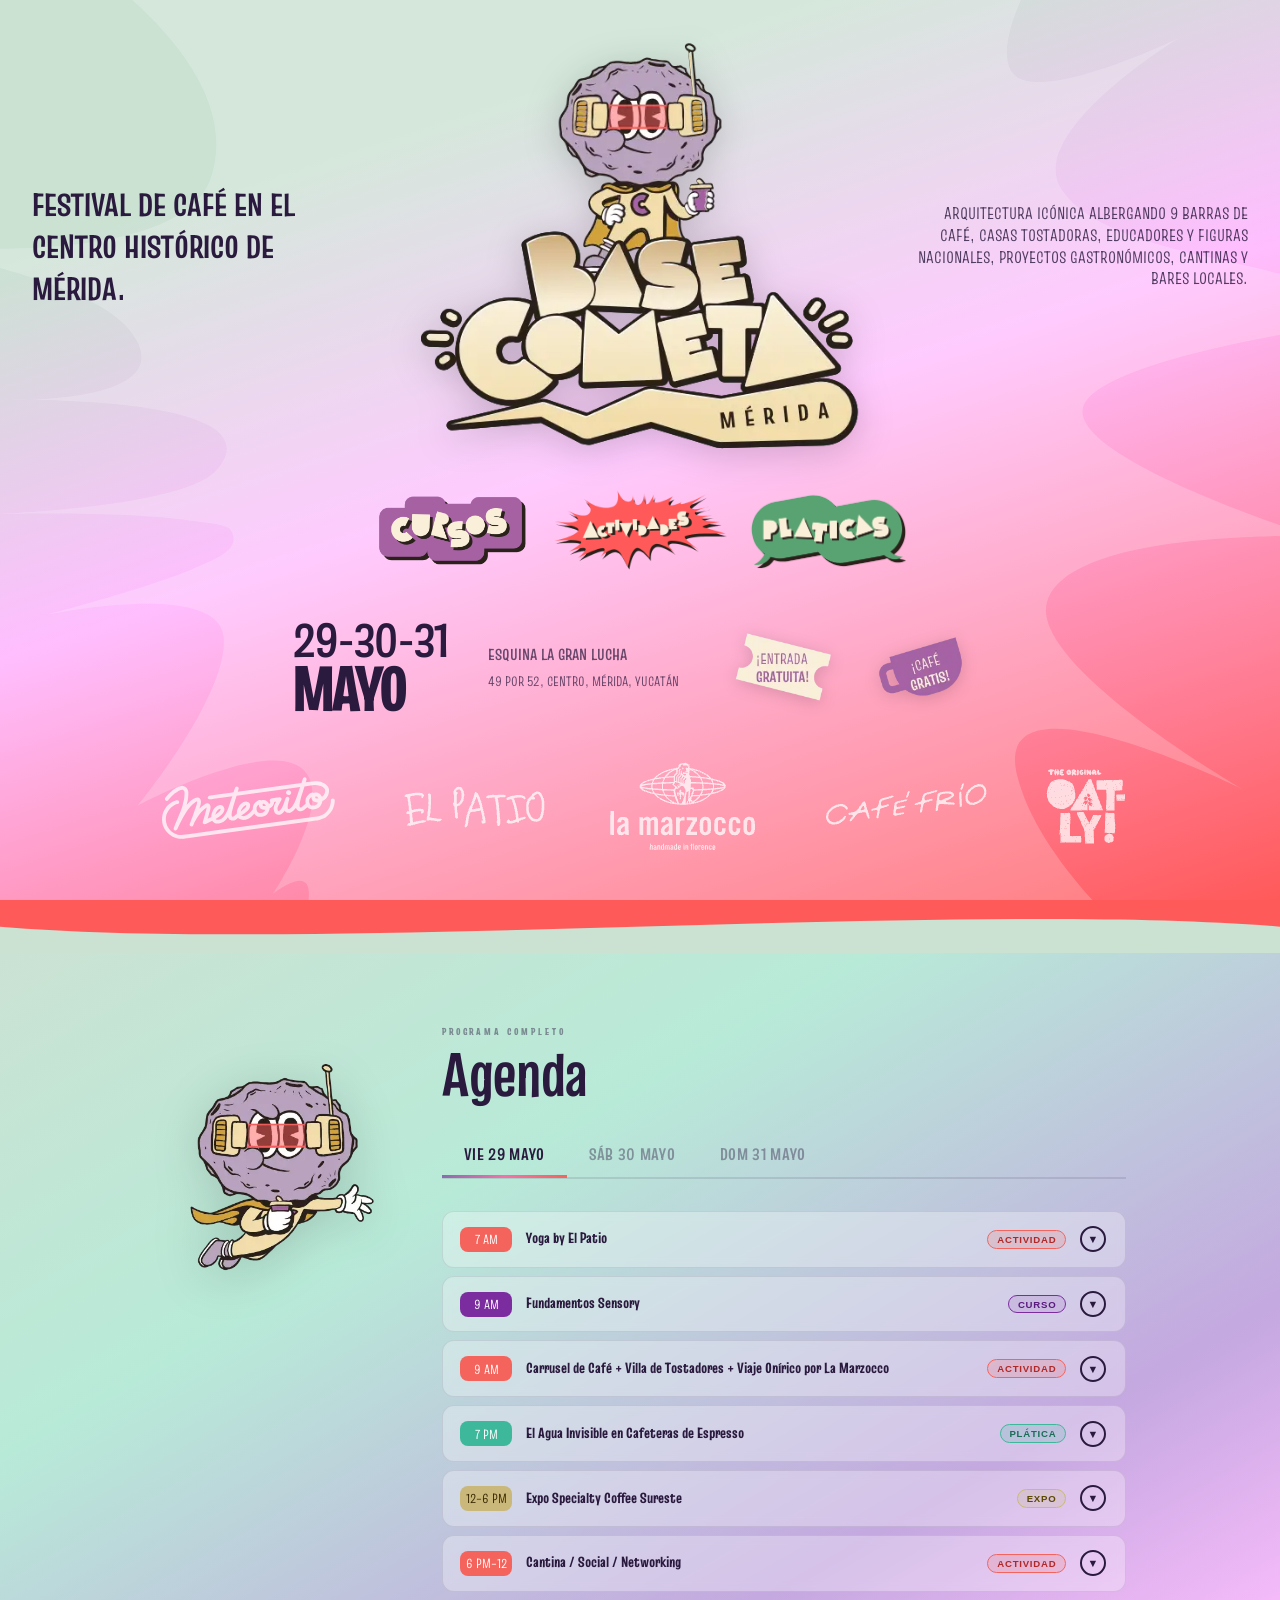
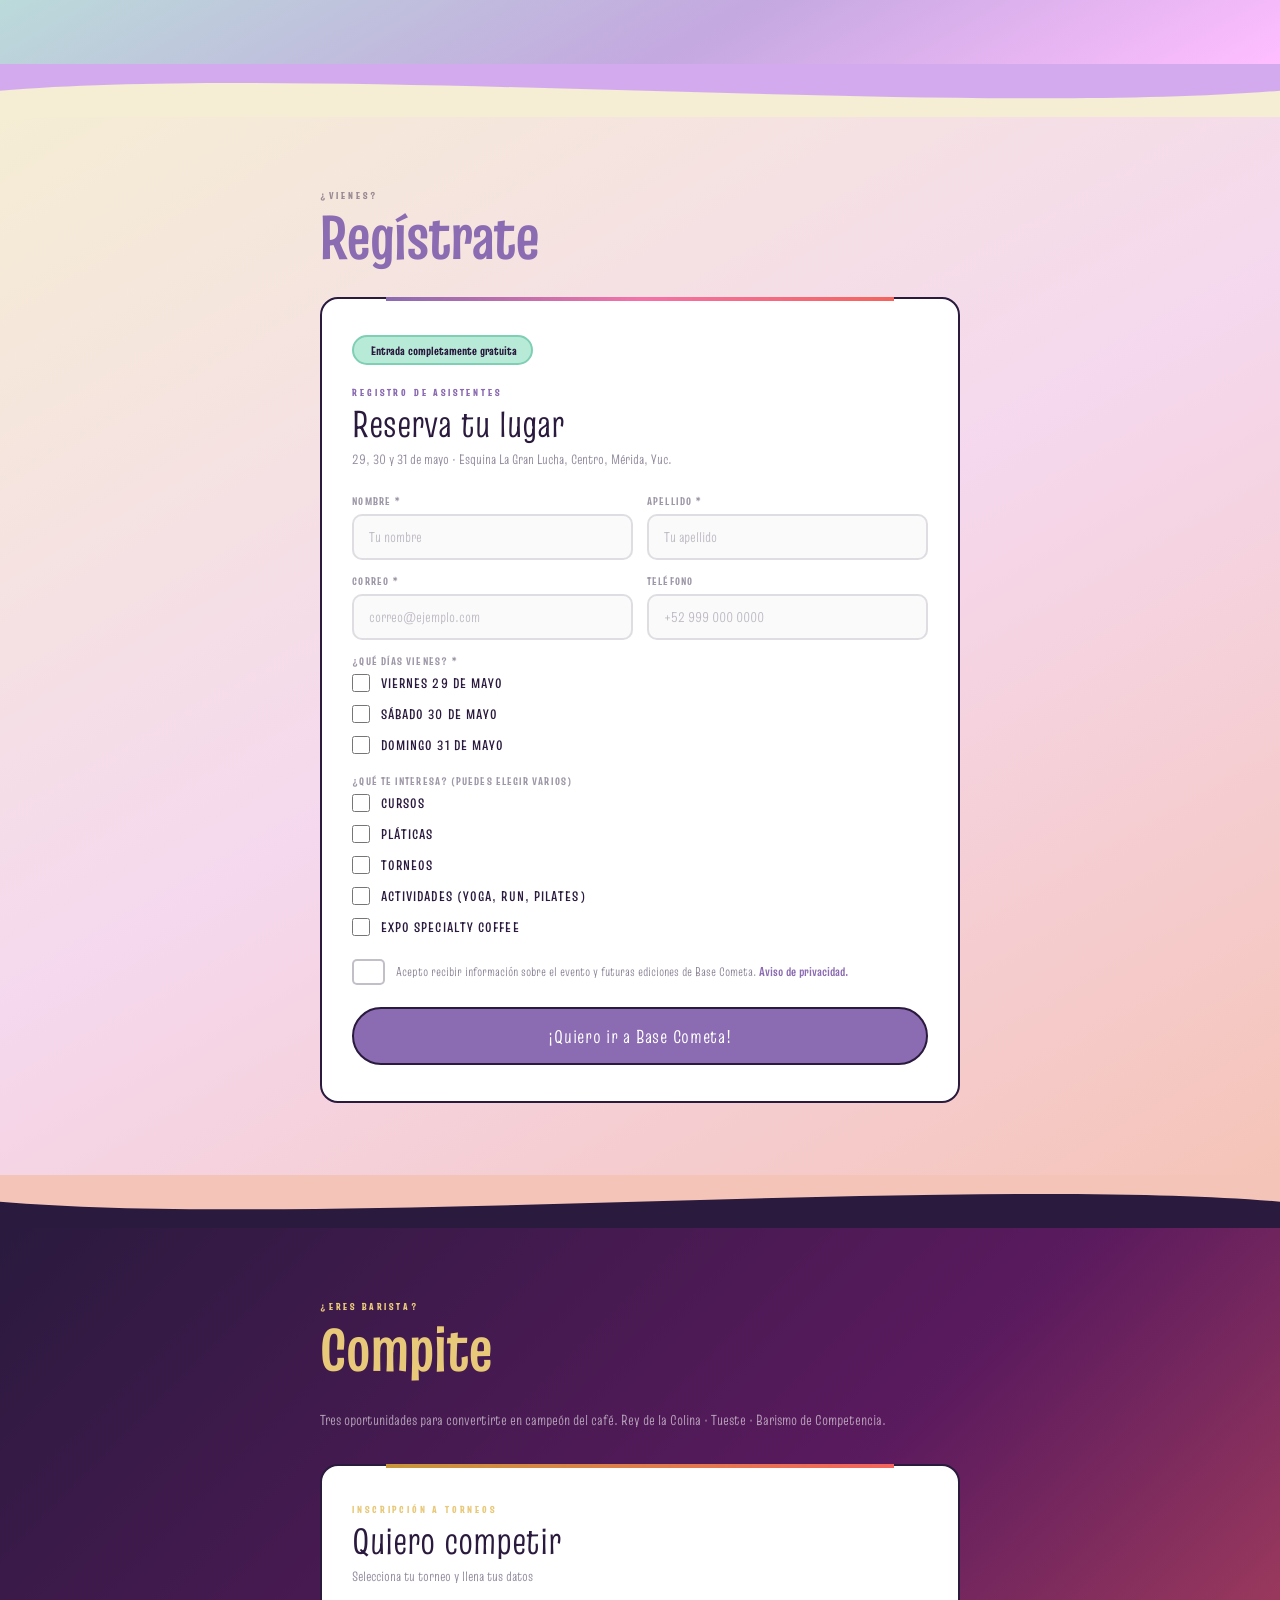
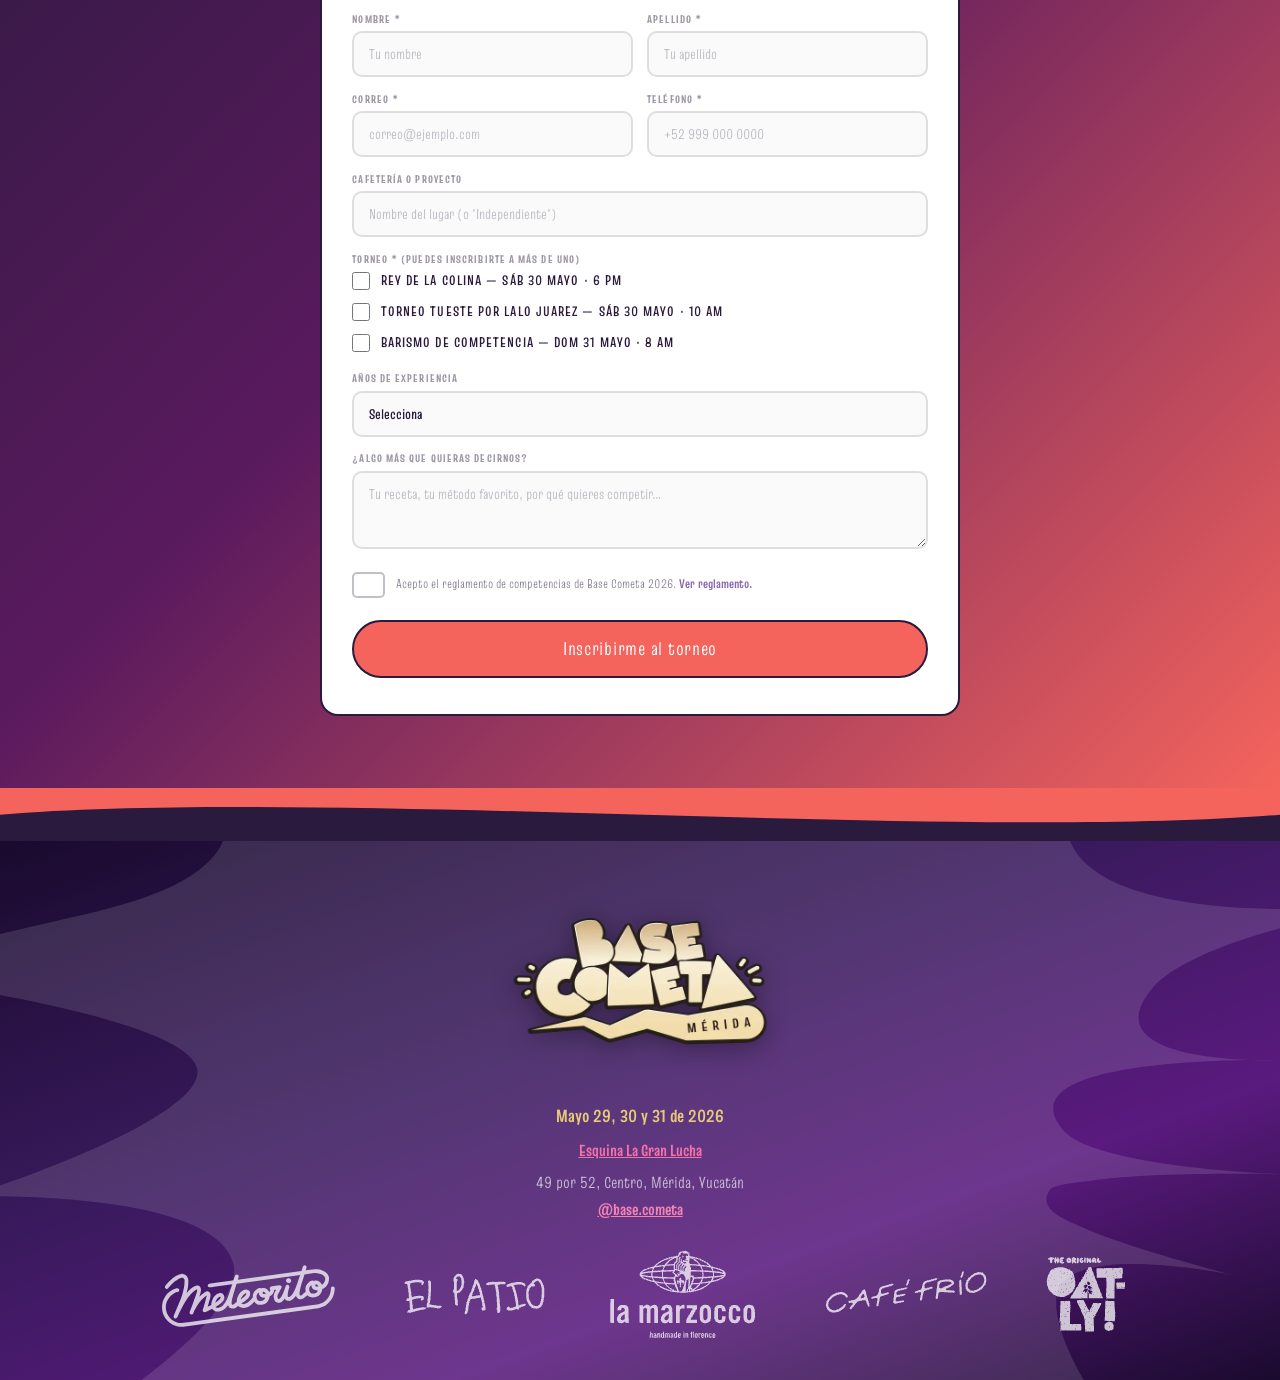
==== index.html @ 53e25d9d "Update index.html" ====
<!DOCTYPE html>
<html lang="es">
<head>
<meta charset="UTF-8">
<meta name="viewport" content="width=device-width, initial-scale=1.0">
<title>Base Cometa Mérida — 29·30·31 Mayo</title>
<link href="https://fonts.googleapis.com/css2?family=Lilita+One&family=Truculenta:wght@400;600;700;800;900&family=Truculenta:opsz,wght@12..72,100..900&display=swap" rel="stylesheet">
<style>
*, *::before, *::after { box-sizing: border-box; margin: 0; padding: 0; }
:root {
--purple: #8B6BB1;
--purple-lt:#C4A8E0;
--pink: #F472A8;
--coral: #F4645C;
--gold: #C8973A;
--gold-lt: #E8C97A;
--mint: #7ECFB3;
--mint-lt: #B8EAD8;
--cream: #F5EDD4;
--dark: #2A1A3E;
--white: #FFFAF4;
}
html { scroll-behavior: smooth; }
body { background: var(--cream); color: var(--dark); font-family: 'Truculenta', sans-serif; overflow-x: hidden; }

.blob { position: absolute; border-radius: 60% 40% 55% 45% / 45% 55% 40% 60%; opacity: 0.18; pointer-events: none; }

/* ── HERO ── */
.hero {
  position: relative;
  background-image: linear-gradient(162deg, #cbe2d3 0%, #cbe2d3 20%, #ffbeff 50%, #ff5a5a 100%);
  min-height: 100vh;
  display: flex; flex-direction: column; align-items: center; justify-content: space-between;
  text-align: center; padding: 2rem 2rem 2.5rem; overflow: hidden; gap: 0;
}

/* fondo SVG cubre todo, 20% opacidad */
.hero-fondo {
  position: absolute; inset: -15%; z-index: 0;
  display: flex; align-items: center; justify-content: center;
  pointer-events: none; opacity: 0.2;
}
.hero-fondo svg { width: 100%; height: 100%; transform: scaleX(-1); fill: white; }

/* top 3-column row: tagline | mascot | tagline */
.hero-top {
  position: relative; z-index: 2;
  display: grid;
  grid-template-columns: 1fr auto 1fr;
  align-items: center;
  gap: 1rem;
  width: 100%; max-width: 1400px;
}
.hero-tagline {
  font-family: 'Truculenta', sans-serif;
  font-size: clamp(0.75rem, 2.5vw, 2.2rem);
  font-weight: 700;
  line-height: 1.3;
  text-transform: uppercase;
  color: var(--dark);
}
.hero-tagline strong {
  display: block;
  font-weight: 900;
}
.hero-tagline.left  { text-align: left; color: var(--dark); }
.hero-tagline.right {
  text-align: right;
  font-size: clamp(0.6rem, 1.3vw, 6.9rem);
  font-weight: 400;
  opacity: 0.8;
}

/* mascota: fija, sin animación, grande */
.mascot-wrap {
  width: clamp(220px, 42vw, 520px);
  flex-shrink: 0;
}
.mascot-wrap img { width: 100%; height: auto; display: block; filter: drop-shadow(0 6px 18px rgba(0,0,0,0.18)); }

/* pills clases/actividades/torneos con float */
.cat-pills {
  position: relative; z-index: 2;
  display: flex; gap: clamp(0.75rem, 3vw, 2rem);
  justify-content: center; align-items: center;
  flex-wrap: nowrap;
  margin: 1rem 0;
  gap:1rem;
}
.cat-pills img {
  height: clamp(55px, 7vw, 110px);
  width: auto;
  animation: floatPill 3s ease-in-out infinite;
}
.cat-pills img:nth-child(2) { animation-delay: 0.8s; }
.cat-pills img:nth-child(3) { animation-delay: 0.4s; }
@keyframes floatPill { 0%,100%{transform:translateY(0);} 50%{transform:translateY(-8px);} }

/* bottom info block */
.hero-bottom {
  position: relative; z-index: 2;
  display: flex;
  align-items: center;
  justify-content: center;
  gap: 2.5rem;
  width: 100%;
  margin-top: 0.75rem;
  padding: 0.5rem 0;
}

.hero-date { text-align: left; line-height: 1; }
.date-nums {
  display: block;
  font-family: 'Truculenta', sans-serif;
  font-size: clamp(1.8rem, 4vw, 3rem);
  font-weight: 700;
  color: var(--dark);
  letter-spacing: -0.02em;
}
.date-month {
  display: block;
  font-family: 'Truculenta', sans-serif;
  font-size: clamp(2.5rem, 8vw, 4rem);
  font-weight: 900;
  color: var(--dark);
  line-height: 0.88;
  letter-spacing: -0.03em;
  margin-top: -0.05em;
}

.hero-location {
  text-align: left;
  font-size: clamp(0.55rem, 1.4vw, 0.85rem);
  font-weight: 400;
  line-height: 1.55;
  text-transform: uppercase;
  color: var(--dark);
  opacity: 0.7;
}
.hero-location .loc-main {
  font-size: clamp(0.65rem, 1.6vw, 1rem);
  font-weight: 600;
  opacity: 1;
  display: block; margin-bottom: 0.25rem;
}
.hero-location .loc-addr { font-weight: 400; }

/* badges entrada/café: lado a lado */
.hero-badges-img {
  display: flex; flex-direction: row; gap: 0.75rem; align-items: center;
}
.hero-badges-img img {
  width: clamp(110px, 10vw, 180px); height: auto;
  filter: drop-shadow(0 3px 8px rgba(0,0,0,0.15));
  transition: transform 0.2s;
}
.hero-badges-img img:hover { transform: scale(1.06) rotate(-3deg); }

/* badge footer */
.badge-bottom {
  position: relative; z-index: 2;
  font-size: clamp(1rem, 2vw, 3rem);
  font-weight: 300;
  letter-spacing: 0.2em; text-transform: uppercase;
  color: #f9efd8;
  text-shadow: 1px 1px 0 var(--dark);
  margin-top: 1.25rem;
}

.cp { display: none; }

/* logos patrocinadores */
.sponsor-logos {
  position: relative; z-index: 2;
  display: flex; align-items: center; justify-content: center;
  gap: clamp(1rem, 3vw, 2.5rem);
  flex-wrap: wrap;
  margin-top: 1.25rem;
}
.sponsor-logos img {
  height: auto;
  width: auto;
  max-height: 100%;
  filter: brightness(0) invert(1);
  opacity: 0.75;
  transition: opacity 0.2s;
}
.sponsor-logos img:hover { opacity: 1; }

/* responsive */
@media (max-width: 700px) {
  .hero { padding: 1rem 1rem 1.25rem; }
  .hero-top { grid-template-columns: 1fr; }
  .hero-tagline { display: none; }
  .mascot-wrap { width: 100%; margin: 0 auto; }
  .cat-pills { margin: 0.4rem 0; gap: 0; }
  .cat-pills img { height: clamp(44px, 18vw, 70px); margin: 0 -0.5rem; }
  .hero-bottom { display: grid; grid-template-columns: auto auto; align-items: center; gap: 0.5rem 1.5rem; justify-content: center; text-align: left; width: 100%; padding: 0.5rem 0; margin-top: 0.25rem; }
  .hero-badges-img { grid-column: 1/-1; justify-content: center; }
  .date-nums { font-size: clamp(1.4rem, 8vw, 2rem); color: var(--dark); text-shadow: none; font-weight: 700; text-align: right; }
  .date-month { font-size: clamp(2rem, 11vw, 3rem); color: var(--dark); text-shadow: none; font-weight: 900; text-align: right; }
  .hero-location { font-size: clamp(0.55rem, 2.8vw, 0.8rem); font-weight: 400; color: var(--dark); text-shadow: none; opacity: 0.7; }
  .hero-location .loc-main { font-size: clamp(0.65rem, 3.2vw, 0.9rem); font-weight: 600; margin-bottom: 0.25rem; }
  .sponsor-logos { gap: 0; margin-top: 0.6rem; flex-wrap: nowrap; justify-content: space-between; width: 100%; }
  .sponsor-logos img { height: clamp(28px, 7vw, 40px); width: auto; max-width: 22%; }
}

/* pantallas con altura reducida (laptops 13") */
@media (max-height: 820px) and (min-width: 701px) {
  .hero { padding: 1rem 2rem 1.25rem; }
  .mascot-wrap { width: clamp(200px, 34vw, 420px); }
  .cat-pills img { height: clamp(50px, 6.5vw, 95px); }
  .cat-pills { margin: 0.3rem 0; }
  .date-nums { font-size: clamp(1rem, 2.2vw, 1.8rem); }
  .date-month { font-size: clamp(1.4rem, 3.5vw, 2.4rem); }
  .hero-bottom { margin-top: 0.25rem; padding: 0.25rem 0; }
  .sponsor-logos { margin-top: 0.5rem; }
  .sponsor-logos img { height: clamp(24px, 3vw, 44px); }
}

/* WAVE */
.wave { display: block; width: 100%; line-height: 0; }

/* SECTIONS */
.sw { position: relative; overflow: hidden; padding: 4.5rem 2rem; }
.si { max-width: 1400px; margin: 0 auto; }
.sk { font-weight: 900; font-size: 0.62rem; letter-spacing: 0.3em; text-transform: uppercase; opacity: 0.45; margin-bottom: 0.4rem; }
.st { font-family: 'Truculenta', sans-serif; font-size: clamp(2.4rem, 6vw, 3.8rem); line-height: 1; margin-bottom: 1.75rem; }

/* ABOUT */
.wave-desktop { display: block; }
@media (max-width: 700px) { .wave-desktop { display: none; } }
.sw-about { background: linear-gradient(315deg, #2A1A3E 0%, #5A1A5E 45%, #F4645C 100%); color: white; display: none; }
.wave-about { display: none; }
@media (max-width: 700px) { .sw-about { display: block; } .wave-about { display: block; } }
.sw-about .bba { width: 280px; height: 280px; background: var(--pink); bottom: -90px; right: -50px; opacity: 0.22; }
.ag { display: grid; grid-template-columns: 1fr 1fr; gap: 2.5rem; align-items: center; }
.ag .st { color: var(--gold-lt); }
.ag p { font-size: 0.97rem; line-height: 1.75; opacity: 0.88; }
.ag p+p { margin-top: 0.75rem; }
.atags { display: flex; flex-wrap: wrap; gap: 0.5rem; margin-top: 1.25rem; }
.atag { background: rgba(255,255,255,0.14); border: 1.5px solid rgba(255,255,255,0.28); border-radius: 100px; padding: 0.28rem 0.85rem; font-size: 0.76rem; font-weight: 700; }
.mascot-col { display: flex; justify-content: center; }

/* AGENDA */
.sw-agenda { background: linear-gradient(150deg, #cbe2d3 0%, #B8EAD8 35%, #C4A8E0 75%, #ffbeff 100%); }
@media (min-width: 701px) { .sw-agenda .si { max-width: 80%; } }
@keyframes float { 0%,100%{transform:translateY(0);} 50%{transform:translateY(-14px);} }
.agenda-layout { display: grid; grid-template-columns: 240px 1fr; gap: 3rem; align-items: start; }
.agenda-mascot { display: flex; justify-content: center; position: sticky; top: 2rem; }
.agenda-mascot img { width: 100%; max-width: 264px; height: auto; filter: drop-shadow(0 8px 24px rgba(0,0,0,0.15)); animation: float 3.5s ease-in-out infinite; }
@media (max-width: 700px) {
  .agenda-layout { grid-template-columns: 1fr; gap: 0; }
  .agenda-mascot { margin-bottom: 1.25rem; }
  .agenda-mascot img { max-width: 168px; }
}
.day-tabs { display: flex; gap: 0; margin-bottom: 2rem; flex-wrap: wrap; border-bottom: 2px solid rgba(42,26,62,0.12); }
.dtab {
  font-family: 'Truculenta', sans-serif; font-size: 1.05rem; font-weight: 700;
  padding: 0.5rem 1.4rem 0.65rem; border-radius: 0;
  border: none; border-bottom: 3px solid transparent; margin-bottom: -2px;
  cursor: pointer; background: none; color: var(--dark);
  opacity: 0.4; letter-spacing: 0.02em; text-transform: uppercase;
  transition: opacity 0.18s, border-color 0.18s; position: relative;
}
.dtab.active { opacity: 1; border-bottom-color: transparent; }
.dtab.active::after {
  content: ''; position: absolute; bottom: -2px; left: 0; right: 0; height: 3px;
  background: linear-gradient(90deg, var(--purple), var(--pink), var(--coral));
}
.dtab:hover:not(.active) { opacity: 0.7; }

.dpanel { display: none; }
.dpanel.active { display: block; }
.acc-list { display: flex; flex-direction: column; gap: 0.5rem; }

.ai { background: rgba(255,255,255,0.3); border: 1.5px solid rgba(42,26,62,0.1); border-radius: 12px; overflow: hidden; backdrop-filter: blur(4px); }
.atrig {
width: 100%; background: none; border: none; cursor: pointer;
padding: 0.9rem 1.1rem;
display: grid; grid-template-columns: 52px 1fr auto 28px;
align-items: center; gap: 0.85rem; text-align: left;
transition: background 0.15s;
}
.atrig:hover { background: rgba(0,0,0,0.025); }
.tbadge {
font-family: 'Truculenta', sans-serif; font-size: 0.82rem;
background: #9B9B9B; color: white;
border-radius: 8px; padding: 0.22rem 0.35rem;
text-align: center; border: none; white-space: nowrap;
}
.tbadge.ta { background: #F4645C; }
.tbadge.tc { background: #7B2DA0; }
.tbadge.tp { background: #3DB89A; }
.tbadge.tt { background: #C8973A; }
.tbadge.te { background: #C9B87A; color: #3a2800; }
.aname { font-weight: 800; font-size: 0.92rem; font-family: 'Truculenta', sans-serif; color: var(--dark); line-height: 1.2; }
.chip {
font-size: 0.6rem; font-weight: 800; letter-spacing: 0.08em; text-transform: uppercase;
padding: 0.18rem 0.55rem; border-radius: 100px; white-space: nowrap;
}
.ch-a { background: rgba(244,100,92,0.18); border: 1.5px solid #F4645C; color: #b02828; }
.ch-c { background: rgba(123,45,160,0.12); border: 1.5px solid #7B2DA0; color: #5a1a7e; }
.ch-p { background: rgba(61,184,154,0.18); border: 1.5px solid #3DB89A; color: #1a6e58; }
.ch-t { background: rgba(200,151,58,0.18); border: 1.5px solid #C8973A; color: #7a4a00; }
.ch-e { background: rgba(201,184,122,0.2); border: 1.5px solid #C9B87A; color: #5a4800; }

.achev {
width: 26px; height: 26px; border: 2px solid var(--dark); border-radius: 50%;
display: flex; align-items: center; justify-content: center;
font-size: 0.68rem; color: var(--dark);
transition: transform 0.28s;
flex-shrink: 0;
}
.atrig.open .achev { transform: rotate(180deg); background: var(--dark); color: white; }

.abody { display: grid; grid-template-rows: 0fr; transition: grid-template-rows 0.34s cubic-bezier(0.4,0,0.2,1); }
.abody.open { grid-template-rows: 1fr; }
.ainner { overflow: hidden; }
.adcontent { padding: 0.7rem 1.1rem 1.1rem; border-top: 1.5px dashed rgba(0,0,0,0.08); }
.adcontent p { font-family: 'Truculenta', sans-serif; font-size: 0.86rem; line-height: 1.65; color: rgba(42,26,62,0.68); }
.adcontent p+p { margin-top: 0.5rem; }
.ainst { display: inline-flex; align-items: center; gap: 0.35rem; margin-top: 0.55rem; font-size: 0.76rem; font-weight: 800; color: var(--purple); }
.ainst::before { content:''; }

/* ── CARDS GRID (día 29) ── */
.day-cards { display: grid; grid-template-columns: repeat(auto-fill, minmax(190px, 1fr)); gap: 1rem; }
.dcard { background: white; border: 2px solid var(--dark); border-radius: 16px; box-shadow: 4px 4px 0 var(--dark); padding: 1rem 1.1rem; display: flex; flex-direction: column; gap: 0.4rem; }
.dc-time { font-size: 0.68rem; font-weight: 900; letter-spacing: 0.1em; text-transform: uppercase; opacity: 0.45; }
.dc-name { font-weight: 800; font-size: 0.95rem; line-height: 1.25; color: var(--dark); }
.dc-inst { font-size: 0.72rem; font-weight: 600; opacity: 0.5; margin-top: auto; padding-top: 0.35rem; }

/* ── TIMELINE (día 30) ── */
.day-timeline { display: flex; flex-direction: column; position: relative; padding-left: 5.5rem; }
.day-timeline::before { content:''; position: absolute; left: 4.6rem; top: 0.8rem; bottom: 0.8rem; width: 2px; background: var(--dark); opacity: 0.12; }
.dtl-item { display: flex; align-items: flex-start; gap: 1rem; padding: 0.55rem 0; position: relative; }
.dtl-time { position: absolute; left: -5.2rem; width: 4rem; text-align: right; font-size: 0.65rem; font-weight: 900; letter-spacing: 0.05em; text-transform: uppercase; opacity: 0.5; top: 0.65rem; }
.dtl-dot { width: 13px; height: 13px; border-radius: 50%; border: 2px solid var(--dark); flex-shrink: 0; margin-top: 0.28rem; position: relative; left: -0.75rem; }
.dtl-dot.ta { background: var(--coral); }
.dtl-dot.tp { background: var(--purple); }
.dtl-dot.tm { background: var(--mint); }
.dtl-dot.tc { background: var(--coral); }
.dtl-dot.tg { background: var(--gold); }
.dtl-name { font-weight: 800; font-size: 0.9rem; line-height: 1.2; color: var(--dark); }
.dtl-inst { font-size: 0.7rem; font-weight: 600; opacity: 0.5; margin-top: 0.1rem; }

/* ── TABLE / PÓSTER (día 31) ── */
.day-table { display: flex; flex-direction: column; gap: 0.3rem; }
.dt-row { display: grid; grid-template-columns: 5.5rem 1fr; align-items: center; gap: 1rem; }
.dt-hour { font-size: 0.65rem; font-weight: 900; letter-spacing: 0.08em; text-transform: uppercase; opacity: 0.45; text-align: right; }
.dt-event { background: white; border: 2px solid var(--dark); border-radius: 10px; padding: 0.5rem 0.85rem; font-weight: 800; font-size: 0.88rem; display: flex; justify-content: space-between; align-items: center; gap: 0.5rem; }
.dt-event.tc { border-left: 5px solid var(--coral); }
.dt-event.tp { border-left: 5px solid var(--purple); }
.dt-event.tm { border-left: 5px solid var(--mint); }
.dt-event.tg { border-left: 5px solid var(--gold); }
.dt-tag { font-size: 0.58rem; font-weight: 800; letter-spacing: 0.08em; text-transform: uppercase; opacity: 0.45; white-space: nowrap; }

/* FORMS */
.sw-form { background: linear-gradient(150deg, #F5EDD4 0%, #f5d8ee 50%, #f5c4b8 100%); }
.sw-comp { background: linear-gradient(135deg, #2A1A3E 0%, #5A1A5E 45%, #F4645C 100%); color: white; }

.fcard {
background: white; border: 2.5px solid var(--dark); border-radius: 18px;
padding: 2.25rem 1.9rem; position: relative;
}
.fcard::before {
content: ''; position: absolute; top: -2px; left: 10%; right: 10%; height: 4px;
background: linear-gradient(90deg, var(--purple), var(--pink), var(--coral));
}
.sw-comp .fcard::before { background: linear-gradient(90deg, var(--gold), var(--coral)); }

.fkicker { font-size: 0.63rem; font-weight: 900; letter-spacing: 0.28em; text-transform: uppercase; color: var(--purple); margin-bottom: 0.3rem; }
.sw-comp .fkicker { color: var(--gold-lt); }
.ftitle { font-family: 'Truculenta', sans-serif; font-size: clamp(1.7rem, 4vw, 2.3rem); color: var(--dark); margin-bottom: 0.35rem; line-height: 1.1; }
.fsub { font-size: 0.85rem; color: rgba(42,26,62,0.5); margin-bottom: 1.5rem; line-height: 1.5; }
.free-badge {
display: inline-flex; align-items: center; gap: 0.35rem;
background: var(--mint-lt); border: 2px solid var(--mint); border-radius: 100px;
padding: 0.28rem 0.85rem; font-weight: 800; font-size: 0.75rem; color: var(--dark);
margin-bottom: 1.25rem;
}

.fg { display: grid; grid-template-columns: 1fr 1fr; gap: 0.9rem; }
.fg .full { grid-column: 1/-1; }

label { display: block; font-size: 0.68rem; font-weight: 800; letter-spacing: 0.1em; text-transform: uppercase; color: rgba(42,26,62,0.45); margin-bottom: 0.3rem; }
input, select, textarea {
width: 100%; background: #FAFAFA; border: 2px solid rgba(42,26,62,0.13); border-radius: 10px;
padding: 0.68rem 0.9rem; font-family: 'Truculenta', sans-serif; font-size: 0.88rem; font-weight: 600;
color: var(--dark); transition: border-color 0.2s, box-shadow 0.2s; outline: none; appearance: none;
}
input::placeholder, textarea::placeholder { color: rgba(42,26,62,0.28); font-weight: 400; }
input:focus, select:focus, textarea:focus { border-color: var(--purple); box-shadow: 0 0 0 3px rgba(139,107,177,0.13); }
select option { background: white; }
textarea { resize: vertical; min-height: 78px; }

.cbrow { display: flex; align-items: center; gap: 0.7rem; margin-top: 0.2rem; }
.cbrow input[type=checkbox] {
  width: 20px; height: 20px; flex-shrink: 0;
  appearance: none; -webkit-appearance: none;
  border: 2px solid rgba(42,26,62,0.28); border-radius: 5px;
  background: white; cursor: pointer; position: relative;
  transition: background 0.15s, border-color 0.15s;
}
.cbrow input[type=checkbox]:checked { background: var(--purple); border-color: var(--purple); }
.cbrow input[type=checkbox]:checked::after {
  content: '✓'; position: absolute; top: 50%; left: 50%;
  transform: translate(-50%, -50%);
  color: white; font-size: 13px; font-weight: 900; line-height: 1;
}
.cbrow p { font-size: 0.78rem; color: rgba(42,26,62,0.52); line-height: 1.5; }
.cbrow p a { color: var(--purple); font-weight: 700; text-decoration: none; }
.cb-group { display: flex; flex-direction: column; gap: 0.45rem; margin-top: 0.3rem; }
.cb-option { display: flex; align-items: center; gap: 0.65rem; cursor: pointer; }
.cb-option input[type=checkbox] { width: 18px; height: 18px; flex-shrink: 0; accent-color: var(--purple); cursor: pointer; appearance: auto; }
.cb-option span { font-family: 'Truculenta', sans-serif; font-size: 0.86rem; font-weight: 600; color: var(--dark); }

.bsub {
display: block; width: 100%; margin-top: 1.4rem; padding: 0.9rem 1.25rem;
background: var(--purple); color: white;
font-family: 'Truculenta', sans-serif; font-size: 1.15rem; letter-spacing: 0.04em;
border: 2.5px solid var(--dark); border-radius: 100px;
cursor: pointer; transition: opacity 0.14s;
}
.bsub:hover { opacity: 0.88; }
.bsub:active { opacity: 0.75; }
.bsub.bc { background: var(--coral); }
.smsg { display: none; margin-top: 1rem; padding: 0.9rem 1.1rem; background: var(--mint-lt); border: 2px solid var(--mint); border-radius: 10px; font-weight: 700; font-size: 0.88rem; color: var(--dark); text-align: center; }

/* FOOTER */
footer { background: linear-gradient(160deg, #1A0A2E 0%, #3A1A5E 40%, #5A1A7E 70%, #1A0A2E 100%); color: white; text-align: center; padding: 3rem 1.5rem 2rem; position: relative; overflow: hidden; }
footer .bf1 { width: 240px; height: 240px; background: var(--purple); top: -80px; left: -60px; opacity: 0.3; }
footer .bf2 { width: 190px; height: 190px; background: var(--pink); bottom: -55px; right: -40px; opacity: 0.2; }
footer a { color: var(--pink); text-decoration: underline; font-weight: 700; }
footer a:hover { color: var(--gold-lt); }
.flogo { font-family: 'Lilita One', cursive; font-size: 3rem; color: var(--gold-lt); -webkit-text-stroke: 2px var(--gold); text-shadow: 3px 3px 0 rgba(0,0,0,0.25); line-height: 1; position: relative; z-index: 1; }
.fsub2 { font-family: 'Truculenta', sans-serif; font-size: 1rem; letter-spacing: 0.3em; color: rgba(255,255,255,0.4); margin-top: 0.25rem; position: relative; z-index: 1; }
.finfo { margin-top: 1.5rem; font-size: 1rem; line-height: 2; color: rgba(255,255,255,0.65); position: relative; z-index: 1; }
.finfo strong { color: var(--gold-lt); font-size: 1.1rem; }
.fhandle { margin-top: 1.2rem; font-family: 'Truculenta', sans-serif; font-size: 1.6rem; color: var(--pink); position: relative; z-index: 1; }
.fby { margin-top: 1.5rem; font-size: 0.75rem; letter-spacing: 0.25em; text-transform: uppercase; color: rgba(255,255,255,0.3); position: relative; z-index: 1; }

/* ANIM */
@keyframes popIn { from{opacity:0;transform:scale(0.86) translateY(10px);} to{opacity:1;transform:scale(1) translateY(0);} }

/* RESPONSIVE */
@media (max-width: 640px) {
.ag { grid-template-columns: 1fr; }
.mascot-col { display: none; }
.fg { grid-template-columns: 1fr; }
.fg .full { grid-column: 1; }
.atrig { grid-template-columns: 46px 1fr auto 26px; }
.chip { font-size: 0.5rem; padding: 0.1rem 0.38rem; border-radius: 100px; white-space: nowrap; border-width: 1px; }
.ch-a { background: rgba(244,100,92,0.22); border-color: #F4645C; color: #b02828; }
.ch-c { background: rgba(123,45,160,0.16); border-color: #7B2DA0; color: #5a1a7e; }
.ch-p { background: rgba(61,184,154,0.22); border-color: #3DB89A; color: #1a6e58; }
.ch-t { background: rgba(200,151,58,0.22); border-color: #C8973A; color: #7a4a00; }
.ch-e { background: rgba(201,184,122,0.28); border-color: #C9B87A; color: #5a4800; }
.fcard { padding: 1.6rem 1.1rem; }
}
</style>
</head>
<body>

<!-- ══ HERO ══ -->
<section class="hero">

  <!-- fondo SVG extendido, 20% opacidad, girado -->
  <div class="hero-fondo">
    <svg version="1.2" xmlns="http://www.w3.org/2000/svg" viewBox="0 0 612 792" preserveAspectRatio="xMidYMid slice">
      <path fill-rule="evenodd" d="m523.43 456.46c0 0-61.87-12.82-64.27 8.03-2.39 20.79 31.6 62.29 31.6 62.29 0 0-47.67-25.32-60.76-13.33-12.18 11.15 10.89 45.65 10.89 45.65-31.2-22.45 2.84 43.53 4.03 45.72 12.36 22.74 33.42 47.49 33.42 47.49 0 0-60.89-64.53-79.45-63.5-38.42 2.13-11.75 75.46-11.75 75.46 0 0-15.01-63.42-40.94-58.08-27.33 5.64-26.12 66.84-26.12 66.84 0 0-3.97-55.76-26.82-36.45-12.07 10.2-30.93 61.7-30.93 61.7 0 0-4.59-94.19-29.6-55.42-11.69 18.13-58.99 74.14-58.99 74.14 0 0 23.31-91.41 23.05-111.32-0.1-7.88-0.35-38.21-10.36-41.97-14.46-5.44-106.35 48.51-106.35 48.51 0 0 76.1-49.82 87.32-96.99 9.66-40.65-83.09 5.59-83.09 5.59 0 0 78.33-45.5 72.06-68.69-7.41-27.36-97.6-24.42-97.6-24.42 0 0 88.19-28.07 84.37-46.97-4.28-21.22-128.14-35.71-128.14-35.71 0 0 49.88-12.69 73.44-18.04 18.51-4.21 50.97-10.28 62.25-26.34 14.87-21.18-42.93-56.19-42.93-56.19 0 0 54.55 26.41 61.92 11.82 6-11.88-9.22-36.79-14.54-46.42-10.1-18.29-36.35-50.8-36.35-50.8 0 0 50.29 37.34 64.01 29.76 17.67-9.76-9.96-62.89-9.96-62.89 0 0 22.88 26.85 36.57 36.75 14.83 10.73 24.91 19.13 36.2 1.2 17.45-27.72 19.72-88.88 19.72-88.88 0 0 6.88 33.05 14.77 49.14 7.42 15.14 26.14 46.71 49.29 42.2 20.47-3.99 37.36-34.1 48.7-47.93 10.7-13.05 28.78-41.11 28.78-41.11 0 0-35.96 62.4-13.04 85.67 16.78 17.03 84.6-36.9 84.6-36.9 0 0-82.68 62.76-41.9 84.68 35.34 19 112.02-17.77 112.02-17.77 0 0-101.64 49.63-84.89 102.58 11.36 35.92 116.87 24.88 116.87 24.88 0 0-69.88 11.11-86.26 30.82-23.49 28.26 44.79 26.28 44.79 26.28 0 0-101.88-2.14-77.26 25.94 12.25 13.98 83.46 16.16 83.46 16.16 0 0-49.43-1.41-73.99 2.37-1.73 0.27-13.11 1.12-14.47 3.08-5.31 7.66 6.49 11.41 12.9 14.35 14.4 6.61 53.73 17.02 53.73 17.02z"/>
    </svg>
  </div>

  <!-- fila top: tagline izquierda · mascota · tagline derecha -->
  <div class="hero-top">
    <div class="hero-tagline left">
      FESTIVAL DE CAFÉ EN EL CENTRO HISTÓRICO DE MÉRIDA.
    </div>
    <div class="mascot-wrap">
      <img src="res/logo_bc_mascota.webp" alt="Base Cometa Mérida">
    </div>
    <div class="hero-tagline right">
      ARQUITECTURA ICÓNICA ALBERGANDO 9 BARRAS DE CAFÉ, CASAS TOSTADORAS, EDUCADORES Y FIGURAS NACIONALES, PROYECTOS GASTRONÓMICOS, CANTINAS Y BARES LOCALES.
    </div>
  </div>

  <!-- pills -->
  <div class="cat-pills">
    <img src="res/cursos.webp" alt="Cursos">
    <img src="res/actividades.webp" alt="Actividades">
    <img src="res/platicas.webp" alt="Pláticas">
  </div>

  <!-- bloque fecha + lugar + badges -->
  <div class="hero-bottom">
    <div class="hero-date">
      <span class="date-nums">29-30-31</span>
      <span class="date-month">MAYO</span>
    </div>
    <div class="hero-location">
      <span class="loc-main">Esquina La Gran Lucha</span>
      <span class="loc-addr">49 por 52, Centro, Mérida, Yucatán</span>
    </div>
    <div class="hero-badges-img">
      <img src="eg.webp" alt="Entrada gratuita">
      <img src="cg.webp" alt="Cafe gratis">
    </div>
  </div>

  <div class="sponsor-logos">
    <img src="res/logos/meteorito.webp" alt="Meteorito">
    <img src="res/logos/elpatio.webp" alt="El Patio">
    <img src="res/logos/lamarzocco.webp" alt="La Marzocco">
    <img src="res/logos/cafefrio.webp" alt="Café Frío">
    <img src="res/logos/oatly.png" alt="Oatly">
  </div>

</section>

<svg class="wave wave-desktop" viewBox="0 0 1440 60" xmlns="http://www.w3.org/2000/svg" preserveAspectRatio="none" style="background:#ff5a5a;">
<path d="M0,30 C360,60 1080,0 1440,30 L1440,60 L0,60 Z" fill="#cbe2d3"/>
</svg>

<svg class="wave wave-about" viewBox="0 0 1440 60" xmlns="http://www.w3.org/2000/svg" preserveAspectRatio="none">
<path d="M0,30 C360,60 1080,0 1440,30 L1440,60 L0,60 Z" fill="#8B6BB1"/>
</svg>

<!-- ══ ABOUT ══ -->
<div class="sw sw-about">
<div class="si">
<div class="ag">
<div>
<div class="sk" style="color:rgba(255,255,255,0.45);">¿Qué es esto?</div>
<h2 class="st">FESTIVAL DE CAFÉ EN EL CENTRO HISTÓRICO DE MÉRIDA</h2>
<p>ARQUITECTURA ICÓNICA ALBERGANDO 9 BARRAS DE CAFÉ, CASAS TOSTADORAS, EDUCADORES Y FIGURAS NACIONALES, PROYECTOS GASTRONÓMICOS, CANTINAS Y BARES LOCALES.</p>

</div>
<div class="mascot-col">
<img src="res/meteorin.webp" alt="Meteorín" style="width:clamp(160px,28vw,420px); height:auto; display:block; filter:drop-shadow(0 6px 18px rgba(0,0,0,0.15)); animation:float 3.2s ease-in-out infinite;">
</div>
</div>
</div>
</div>

<svg class="wave wave-about" viewBox="0 0 1440 60" xmlns="http://www.w3.org/2000/svg" preserveAspectRatio="none" style="transform:scaleY(-1);background:#8B6BB1;">
<path d="M0,30 C360,60 1080,0 1440,30 L1440,60 L0,60 Z" fill="#B8EAD8"/>
</svg>

<!-- ══ AGENDA ══ -->
<div class="sw sw-agenda">
<div class="si">
<div class="agenda-layout">
<div class="agenda-mascot">
<img src="res/meteorin.webp" alt="Meteorín">
</div>
<div class="agenda-content">
<div class="sk">Programa completo</div>
<h2 class="st">Agenda </h2>

<div class="day-tabs">
<button class="dtab active" data-day="d29">Vie 29 Mayo</button>
<button class="dtab" data-day="d30">Sáb 30 Mayo</button>
<button class="dtab" data-day="d31">Dom 31 Mayo</button>
</div>

<!-- DÍA 29 — VIERNES -->
<div class="dpanel active" id="d29">
<div class="acc-list">
<div class="ai"><button class="atrig" data-acc="a1"><span class="tbadge ta">7 AM</span><span class="aname">Yoga by El Patio</span><span class="chip ch-a">Actividad</span><span class="achev">▼</span></button><div class="abody" id="a1"><div class="ainner"><div class="adcontent"><p>Arranca el viernes con una sesión de yoga al aire libre para despertar cuerpo y mente antes de sumergirte en el festival.</p><div class="ainst">El Patio</div></div></div></div></div>
<div class="ai"><button class="atrig" data-acc="a2"><span class="tbadge tc">9 AM</span><span class="aname">Fundamentos Sensory</span><span class="chip ch-c">Curso</span><span class="achev">▼</span></button><div class="abody" id="a2"><div class="ainner"><div class="adcontent"><p>Entrena tu paladar: aprende a identificar notas, acidez, cuerpo y dulzura en el café. Una introducción práctica al análisis sensorial para todos los niveles.</p></div></div></div></div>
<div class="ai"><button class="atrig" data-acc="a3"><span class="tbadge ta">9 AM</span><span class="aname">Carrusel de Café + Villa de Tostadores + Viaje Onírico por La Marzocco</span><span class="chip ch-a">Actividad</span><span class="achev">▼</span></button><div class="abody" id="a3"><div class="ainner"><div class="adcontent"><p>9 barras de café, casas tostadoras, educadores y figuras nacionales en el corazón de La Gran Lucha. Prueba, pregunta y descubre productores y métodos de toda la república.</p><p>En paralelo: el Viaje Onírico por La Marzocco — una experiencia inmersiva para descubrir el espresso a través de sus máquinas icónicas.</p><div class="ainst">La Marzocco</div></div></div></div></div>
<div class="ai"><button class="atrig" data-acc="a4"><span class="tbadge tp">7 PM</span><span class="aname">El Agua Invisible en Cafeteras de Espresso</span><span class="chip ch-p">Plática</span><span class="achev">▼</span></button><div class="abody" id="a4"><div class="ainner"><div class="adcontent"><p>El agua es el ingrediente más ignorado del espresso. Aprende cómo su química transforma radicalmente la extracción y el sabor.</p></div></div></div></div>
<div class="ai"><button class="atrig" data-acc="a5"><span class="tbadge te">12–6 PM</span><span class="aname">Expo Specialty Coffee Sureste</span><span class="chip ch-e">Expo</span><span class="achev">▼</span></button><div class="abody" id="a5"><div class="ainner"><div class="adcontent"><p>Inauguración de la Expo Specialty Coffee Sureste en el Centro de Convenciones Yucatán Siglo XXI. El punto de encuentro del café de especialidad en la región.</p></div></div></div></div>
<div class="ai"><button class="atrig" data-acc="a6"><span class="tbadge ta">6 PM–12</span><span class="aname">Cantina / Social / Networking</span><span class="chip ch-a">Actividad</span><span class="achev">▼</span></button><div class="abody" id="a6"><div class="ainner"><div class="adcontent"><p>El espacio social de Base Cometa abre desde la mañana: cócteles de café, buena música y la mejor excusa para conectar con baristas, tostadores y amantes del café de toda la región.</p></div></div></div></div>
</div>
</div>

<!-- DÍA 30 — SÁBADO -->
<div class="dpanel" id="d30">
<div class="acc-list">
<div class="ai"><button class="atrig" data-acc="b1"><span class="tbadge ta">7 AM</span><span class="aname">Sonoro Run</span><span class="chip ch-a">Actividad</span><span class="achev">▼</span></button><div class="abody" id="b1"><div class="ainner"><div class="adcontent"><p>Arranca el sábado corriendo por el centro histórico de Mérida con la mejor playlist de fondo. Una carrera ligera para despertar la energía del día más intenso del festival.</p></div></div></div></div>
<div class="ai"><button class="atrig" data-acc="b2"><span class="tbadge ta">7:30 AM</span><span class="aname">Pilates Mat by Reflect</span><span class="chip ch-a">Actividad</span><span class="achev">▼</span></button><div class="abody" id="b2"><div class="ainner"><div class="adcontent"><p>Sesión de Pilates Mat al aire libre para activar el cuerpo antes de la jornada más intensa del festival.</p><div class="ainst">Reflect</div></div></div></div></div>
<div class="ai"><button class="atrig" data-acc="b3"><span class="tbadge tp">8 AM</span><span class="aname">La Gravedad del Origen</span><span class="chip ch-p">Plática</span><span class="achev">▼</span></button><div class="abody" id="b3"><div class="ainner"><div class="adcontent"><p>Explora cómo el origen del grano — altitud, suelo, varietal y proceso — determina el perfil de sabor que llega a tu taza.</p></div></div></div></div>
<div class="ai"><button class="atrig" data-acc="b4"><span class="tbadge tp">9 AM</span><span class="aname">La Gravedad de la Hospitalidad</span><span class="chip ch-p">Plática</span><span class="achev">▼</span></button><div class="abody" id="b4"><div class="ainner"><div class="adcontent"><p>¿Qué hace que una cafetería sea memorable? Una conversación sobre servicio, experiencia y la cultura de hospitalidad que eleva al café de especialidad.</p></div></div></div></div>
<div class="ai"><button class="atrig" data-acc="b5"><span class="tbadge ta">8 AM-12</span><span class="aname">Carrusel de Café + Villa de Tostadores + Viaje Onírico por La Marzocco</span><span class="chip ch-a">Actividad</span><span class="achev">▼</span></button><div class="abody" id="b5"><div class="ainner"><div class="adcontent"><p>El espacio de exposición abierto todo el día: 9 barras, casas tostadoras y proyectos gastronómicos. En paralelo, el Viaje Onírico de La Marzocco.</p><div class="ainst">La Marzocco</div></div></div></div></div>
<div class="ai"><button class="atrig" data-acc="b6"><span class="tbadge tc">10 AM–6</span><span class="aname">Torneo Tueste por Lalo Juarez</span><span class="chip ch-c">Taller</span><span class="achev">▼</span></button><div class="abody" id="b6"><div class="ainner"><div class="adcontent"><p>El taller de tueste de Base Cometa. Tostadores se miden en técnica, consistencia y perfil de taza en una competencia de fuego.</p><div class="ainst">Lalo Juarez</div></div></div></div></div>
<div class="ai"><button class="atrig" data-acc="b7"><span class="tbadge te">12 PM–6</span><span class="aname">Expo Specialty Coffee Sureste</span><span class="chip ch-e">Expo</span><span class="achev">▼</span></button><div class="abody" id="b7"><div class="ainner"><div class="adcontent"><p>El día principal de la Expo Specialty Coffee Sureste en el Centro de Convenciones Yucatán Siglo XXI.</p></div></div></div></div>
<div class="ai"><button class="atrig" data-acc="b8"><span class="tbadge tt">6 PM-9</span><span class="aname">Torneo Rey de la Colina</span><span class="chip ch-t">Torneo</span><span class="achev">▼</span></button><div class="abody" id="b8"><div class="ainner"><div class="adcontent"><p>El torneo más esperado de Base Cometa 2026. Eliminación directa: cada barista defiende su título hasta que quede un solo campeón en la cima. ¿Quieres competir? Inscríbete abajo.</p></div></div></div></div>
<div class="ai"><button class="atrig" data-acc="b9"><span class="tbadge tp">7 PM</span><span class="aname">La Marzocco y su Legado por el Mundo</span><span class="chip ch-p">Plática</span><span class="achev">▼</span></button><div class="abody" id="b9"><div class="ainner"><div class="adcontent"><p>Charla magistral sobre la historia y el impacto global de La Marzocco: cómo una máquina italiana se convirtió en símbolo del café de especialidad en todos los continentes.</p><div class="ainst">La Marzocco</div></div></div></div></div>
<div class="ai"><button class="atrig" data-acc="b10"><span class="tbadge ta">6 PM–12</span><span class="aname">Cantina / Social / Networking</span><span class="chip ch-a">Actividad</span><span class="achev">▼</span></button><div class="abody" id="b10"><div class="ainner"><div class="adcontent"><p>La noche más larga de Base Cometa. Cierra el sábado en la cantina con cócteles, café y la comunidad que construiste durante el día.</p></div></div></div></div>
</div>
</div>

<!-- DÍA 31 — DOMINGO -->
<div class="dpanel" id="d31">
<div class="acc-list">
<div class="ai"><button class="atrig" data-acc="c1"><span class="tbadge ta">7:30 AM</span><span class="aname">Pilates Mat by Eco</span><span class="chip ch-a">Actividad</span><span class="achev">▼</span></button><div class="abody" id="c1"><div class="ainner"><div class="adcontent"><p>Sesión de Pilates Mat para arrancar el último día del festival con energía y calma.</p><div class="ainst">Eco</div></div></div></div></div>
<div class="ai"><button class="atrig" data-acc="c2"><span class="tbadge tc">8 AM</span><span class="aname">Barismo de Competencia</span><span class="chip ch-c">Taller</span><span class="achev">▼</span></button><div class="abody" id="c2"><div class="ainner"><div class="adcontent"><p>El taller de Barismo de Competencia en Base Cometa 2026. Manos a la acción para entrenar enfrentamientos de técnica, creatividad y presentación.</p><div class="ainst">Cris y Perrito</div></div></div></div></div>
<div class="ai"><button class="atrig" data-acc="c3"><span class="tbadge tp">9 AM</span><span class="aname">Diseñar Cafeterías que la Gente Recuerde</span><span class="chip ch-p">Plática</span><span class="achev">▼</span></button><div class="abody" id="c3"><div class="ainner"><div class="adcontent"><p>Una charla sobre cómo construir espacios de café que se queden en la memoria: diseño, identidad, operación y la magia intangible que hace que la gente vuelva.</p></div></div></div></div>
<div class="ai"><button class="atrig" data-acc="c4"><span class="tbadge ta">8 AM-12</span><span class="aname">Carrusel de Café + Villa de Tostadores + Viaje Onírico por La Marzocco</span><span class="chip ch-a">Actividad</span><span class="achev">▼</span></button><div class="abody" id="c4"><div class="ainner"><div class="adcontent"><p>Último día para recorrer las 9 barras y las casas tostadoras. Aprovecha para hacer tus compras y despedirte de tus baristas favoritos. El Viaje Onírico de La Marzocco cierra su ciclo.</p><div class="ainst">La Marzocco</div></div></div></div></div>
<div class="ai"><button class="atrig" data-acc="c5"><span class="tbadge te">12 PM–6</span><span class="aname">Expo Specialty Coffee Sureste</span><span class="chip ch-e">Expo</span><span class="achev">▼</span></button><div class="abody" id="c5"><div class="ainner"><div class="adcontent"><p>Último día de la Expo Specialty Coffee Sureste en el Centro de Convenciones Yucatán Siglo XXI.</p></div></div></div></div>
</div>
</div>
</div>
</div>

</div>

</div>
</div>

<svg class="wave" viewBox="0 0 1440 60" xmlns="http://www.w3.org/2000/svg" preserveAspectRatio="none" style="background:#d4aaee;">
<path d="M0,30 C360,0 1080,60 1440,30 L1440,60 L0,60 Z" fill="#F5EDD4"/>
</svg>

<!-- ══ FORM ASISTENTES ══ -->
<div class="sw sw-form">
<div class="si" style="max-width:640px;">
<div class="sk">¿Vienes?</div>
<h2 class="st" style="color:var(--purple);">Regístrate </h2>
<div class="fcard" id="registro">
<div class="free-badge">️ Entrada completamente gratuita</div>
<div class="fkicker">Registro de asistentes</div>
<div class="ftitle">Reserva tu lugar</div>
<div class="fsub">29, 30 y 31 de mayo · Esquina La Gran Lucha, Centro, Mérida, Yuc.</div>
<form id="regForm" novalidate>
<div class="fg">
<div><label for="nombre">Nombre *</label><input type="text" id="nombre" placeholder="Tu nombre" required></div>
<div><label for="apellido">Apellido *</label><input type="text" id="apellido" placeholder="Tu apellido" required></div>
<div><label for="email">Correo *</label><input type="email" id="email" placeholder="correo@ejemplo.com" required></div>
<div><label for="telefono">Teléfono</label><input type="tel" id="telefono" placeholder="+52 999 000 0000"></div>
<div class="full">
<label>¿Qué días vienes? *</label>
<div class="cb-group">
<label class="cb-option"><input type="checkbox" name="dias" value="Viernes 29 Mayo"><span>Viernes 29 de Mayo</span></label>
<label class="cb-option"><input type="checkbox" name="dias" value="Sábado 30 Mayo"><span>Sábado 30 de Mayo</span></label>
<label class="cb-option"><input type="checkbox" name="dias" value="Domingo 31 Mayo"><span>Domingo 31 de Mayo</span></label>
</div>
</div>
<div class="full">
<label>¿Qué te interesa? (puedes elegir varios)</label>
<div class="cb-group">
<label class="cb-option"><input type="checkbox" name="interes" value="Cursos"><span>Cursos</span></label>
<label class="cb-option"><input type="checkbox" name="interes" value="Pláticas"><span>Pláticas</span></label>
<label class="cb-option"><input type="checkbox" name="interes" value="Torneos"><span>Torneos</span></label>
<label class="cb-option"><input type="checkbox" name="interes" value="Actividades"><span>Actividades (Yoga, Run, Pilates)</span></label>
<label class="cb-option"><input type="checkbox" name="interes" value="Expo"><span>Expo Specialty Coffee</span></label>
</div>
</div>
<div class="full">
<div class="cbrow">
<input type="checkbox" id="acepto" required>
<p>Acepto recibir información sobre el evento y futuras ediciones de Base Cometa. <a href="#">Aviso de privacidad.</a></p>
</div>
</div>
</div>
<button type="submit" class="bsub">¡Quiero ir a Base Cometa! </button>
<div class="smsg" id="successMsg">¡Listo! Te esperamos en La Gran Lucha Revisa tu correo para más detalles.</div>
</form>
</div>
</div>
</div>

<svg class="wave" viewBox="0 0 1440 60" xmlns="http://www.w3.org/2000/svg" preserveAspectRatio="none" style="background:#f5c4b8;">
<path d="M0,30 C360,60 1080,0 1440,30 L1440,60 L0,60 Z" fill="#2A1A3E"/>
</svg>

<!-- ══ FORM COMPETIDORES ══ -->
<div class="sw sw-comp">
<div class="si" style="max-width:640px;">
<div class="sk" style="color:var(--gold-lt);opacity:1;">¿Eres barista?</div>
<h2 class="st" style="color:var(--gold-lt);">Compite </h2>
<p style="color:rgba(255,255,255,0.58);font-size:0.9rem;margin-bottom:2rem;line-height:1.65;">Tres oportunidades para convertirte en campeón del café. Rey de la Colina · Tueste · Barismo de Competencia.</p>
<div class="fcard" id="competidores">
<div class="fkicker">Inscripción a torneos</div>
<div class="ftitle">Quiero competir</div>
<div class="fsub">Selecciona tu torneo y llena tus datos</div>
<form id="compForm" novalidate>
<div class="fg">
<div><label for="c-nombre">Nombre *</label><input type="text" id="c-nombre" placeholder="Tu nombre" required></div>
<div><label for="c-apellido">Apellido *</label><input type="text" id="c-apellido" placeholder="Tu apellido" required></div>
<div><label for="c-email">Correo *</label><input type="email" id="c-email" placeholder="correo@ejemplo.com" required></div>
<div><label for="c-tel">Teléfono *</label><input type="tel" id="c-tel" placeholder="+52 999 000 0000" required></div>
<div class="full"><label for="c-cafe">Cafetería o proyecto</label><input type="text" id="c-cafe" placeholder="Nombre del lugar (o 'Independiente')"></div>
<div class="full">
<label>Torneo * (puedes inscribirte a más de uno)</label>
<div class="cb-group">
<label class="cb-option"><input type="checkbox" name="c-torneo" value="colina"><span>Rey de la Colina — Sáb 30 Mayo · 6 PM</span></label>
<label class="cb-option"><input type="checkbox" name="c-torneo" value="tueste"><span>Torneo Tueste por Lalo Juarez — Sáb 30 Mayo · 10 AM</span></label>
<label class="cb-option"><input type="checkbox" name="c-torneo" value="barismo"><span>Barismo de Competencia — Dom 31 Mayo · 8 AM</span></label>
</div>
</div>
<div class="full">
<label for="c-exp">Años de experiencia</label>
<select id="c-exp">
<option value="" disabled selected>Selecciona</option>
<option>Menos de 1 año</option>
<option>1 – 2 años</option>
<option>3 – 5 años</option>
<option>Más de 5 años</option>
</select>
</div>
<div class="full"><label for="c-notas">¿Algo más que quieras decirnos?</label><textarea id="c-notas" placeholder="Tu receta, tu método favorito, por qué quieres competir…"></textarea></div>
<div class="full">
<div class="cbrow">
<input type="checkbox" id="c-acepto" required>
<p>Acepto el reglamento de competencias de Base Cometa 2026. <a href="#">Ver reglamento.</a></p>
</div>
</div>
</div>
<button type="submit" class="bsub bc">Inscribirme al torneo </button>
<div class="smsg" id="compSuccessMsg">¡Inscripción recibida! Te contactamos pronto con los detalles. ¡A calentar motores! </div>
</form>
</div>
</div>
</div>

<svg class="wave" viewBox="0 0 1440 60" xmlns="http://www.w3.org/2000/svg" preserveAspectRatio="none" style="background:#F4645C;">
<path d="M0,30 C360,0 1080,60 1440,30 L1440,60 L0,60 Z" fill="#2A1A3E"/>
</svg>

<!-- ══ FOOTER ══ -->
<footer>
<div style="position:absolute;inset:-15%;z-index:0;display:flex;align-items:center;justify-content:center;pointer-events:none;opacity:0.12;">
  <svg version="1.2" xmlns="http://www.w3.org/2000/svg" viewBox="0 0 612 792" preserveAspectRatio="xMidYMid slice" style="width:100%;height:100%;fill:white;">
    <path fill-rule="evenodd" d="m523.43 456.46c0 0-61.87-12.82-64.27 8.03-2.39 20.79 31.6 62.29 31.6 62.29 0 0-47.67-25.32-60.76-13.33-12.18 11.15 10.89 45.65 10.89 45.65-31.2-22.45 2.84 43.53 4.03 45.72 12.36 22.74 33.42 47.49 33.42 47.49 0 0-60.89-64.53-79.45-63.5-38.42 2.13-11.75 75.46-11.75 75.46 0 0-15.01-63.42-40.94-58.08-27.33 5.64-26.12 66.84-26.12 66.84 0 0-3.97-55.76-26.82-36.45-12.07 10.2-30.93 61.7-30.93 61.7 0 0-4.59-94.19-29.6-55.42-11.69 18.13-58.99 74.14-58.99 74.14 0 0 23.31-91.41 23.05-111.32-0.1-7.88-0.35-38.21-10.36-41.97-14.46-5.44-106.35 48.51-106.35 48.51 0 0 76.1-49.82 87.32-96.99 9.66-40.65-83.09 5.59-83.09 5.59 0 0 78.33-45.5 72.06-68.69-7.41-27.36-97.6-24.42-97.6-24.42 0 0 88.19-28.07 84.37-46.97-4.28-21.22-128.14-35.71-128.14-35.71 0 0 49.88-12.69 73.44-18.04 18.51-4.21 50.97-10.28 62.25-26.34 14.87-21.18-42.93-56.19-42.93-56.19 0 0 54.55 26.41 61.92 11.82 6-11.88-9.22-36.79-14.54-46.42-10.1-18.29-36.35-50.8-36.35-50.8 0 0 50.29 37.34 64.01 29.76 17.67-9.76-9.96-62.89-9.96-62.89 0 0 22.88 26.85 36.57 36.75 14.83 10.73 24.91 19.13 36.2 1.2 17.45-27.72 19.72-88.88 19.72-88.88 0 0 6.88 33.05 14.77 49.14 7.42 15.14 26.14 46.71 49.29 42.2 20.47-3.99 37.36-34.1 48.7-47.93 10.7-13.05 28.78-41.11 28.78-41.11 0 0-35.96 62.4-13.04 85.67 16.78 17.03 84.6-36.9 84.6-36.9 0 0-82.68 62.76-41.9 84.68 35.34 19 112.02-17.77 112.02-17.77 0 0-101.64 49.63-84.89 102.58 11.36 35.92 116.87 24.88 116.87 24.88 0 0-69.88 11.11-86.26 30.82-23.49 28.26 44.79 26.28 44.79 26.28 0 0-101.88-2.14-77.26 25.94 12.25 13.98 83.46 16.16 83.46 16.16 0 0-49.43-1.41-73.99 2.37-1.73 0.27-13.11 1.12-14.47 3.08-5.31 7.66 6.49 11.41 12.9 14.35 14.4 6.61 53.73 17.02 53.73 17.02z"/>
  </svg>
</div>
<div style="position:relative;z-index:1;">
<img src="res/logo_bc.webp"
alt="Base Cometa"
style="width:clamp(180px,40vw,280px); height:auto; display:block; margin:0 auto; filter:drop-shadow(0 4px 12px rgba(0,0,0,0.35));">
</div>
<div class="finfo">
  <strong>Mayo 29, 30 y 31 de 2026</strong><br>
  <a href="https://maps.app.goo.gl/uiHAgCitXuEqTTwZ7">Esquina La Gran Lucha</a><br>
  49 por 52, Centro, Mérida, Yucatán
</div>
<a href="https://www.instagram.com/base.cometa/">@base.cometa</a>
<div class="sponsor-logos" style="position:relative;z-index:1;">
  <img src="res/logos/meteorito.webp" alt="Meteorito">
  <img src="res/logos/elpatio.webp" alt="El Patio">
  <img src="res/logos/lamarzocco.webp" alt="La Marzocco">
  <img src="res/logos/cafefrio.webp" alt="Café Frío">
  <img src="res/logos/oatly.png" alt="Oatly">
</div>
</footer>

<script>
// Accordion
document.querySelectorAll('.atrig').forEach(btn => {
btn.addEventListener('click', () => {
const id = btn.dataset.acc;
const body = document.getElementById(id);
const open = body.classList.contains('open');
const panel = btn.closest('.dpanel');
panel.querySelectorAll('.abody').forEach(b => b.classList.remove('open'));
panel.querySelectorAll('.atrig').forEach(b => b.classList.remove('open'));
if (!open) { body.classList.add('open'); btn.classList.add('open'); }
});
});

// Day tabs
document.querySelectorAll('.dtab').forEach(tab => {
tab.addEventListener('click', () => {
document.querySelectorAll('.dtab').forEach(t => t.classList.remove('active'));
document.querySelectorAll('.dpanel').forEach(p => p.classList.remove('active'));
tab.classList.add('active');
document.getElementById(tab.dataset.day).classList.add('active');
});
});

  // =========================================================================
  // COPIA Y PEGA ESTO EXACTAMENTE EN EL ESPACIO EN BLANCO:
  // =========================================================================
  
  const SCRIPT_URL = "https://script.google.com/macros/s/AKfycbw0qoezYPb-0Cu1kvQ0csXrmdD6HYKQejeuyitBWyfG2mt21pVIq93jCL85l_fpuLtI0g/exec";
  
  // ENVIAR FORMULARIO DE ASISTENTES (Pestaña: asistentes)
  document.getElementById('regForm').addEventListener('submit', function(e) {
    e.preventDefault();
    
    // Capturamos los valores de los inputs del HTML
    const nombre = document.getElementById('nombre').value.trim();
    const apellido = document.getElementById('apellido').value.trim();
    const email = document.getElementById('email').value.trim();
    const telefono = document.getElementById('telefono').value.trim();
    const dias = Array.from(document.querySelectorAll('input[name="dias"]:checked')).map(cb => cb.value).join(', ');
    const interes = Array.from(document.querySelectorAll('input[name="interes"]:checked')).map(cb => cb.value).join(', ');
    const acepto = document.getElementById('acepto').checked;
    
    // Validación idéntica a la que ya tenías
    if (!nombre || !email || !dias || !acepto) {
      alert('Por favor completa los campos obligatorios y acepta el aviso de privacidad.');
      return;
    }
    
    // Deshabilitamos el botón y cambiamos el texto para que el usuario sepa que está cargando
    const submitBtn = this.querySelector('button[type="submit"]');
    submitBtn.disabled = true;
    submitBtn.innerText = "Reservando tu lugar...";
    
    // Empaquetamos los datos en un objeto limpio
    const payload = {
      formType: "asistentes", // Esto le avisa al script que use la pestaña de asistentes
      nombre: nombre,
      apellido: apellido,
      email: email,
      telefono: telefono,
      dias: dias,
      interes: interes
    };
    
    // Hacemos el envío hacia Google Sheets
    fetch(SCRIPT_URL, {
      method: 'POST',
      mode: 'no-cors',
      headers: { 'Content-Type': 'application/json' },
      body: JSON.stringify(payload)
    })
    .then(() => {
      // Si todo sale bien, bloqueamos el formulario y mostramos tu mensaje de éxito
      this.querySelectorAll('input, select, textarea').forEach(el => el.disabled = true);
      submitBtn.style.display = 'none';
      document.getElementById('successMsg').style.display = 'block';
    })
    .catch(error => {
      console.error('Error:', error);
      alert('Hubo un problema de conexión. Inténtalo de nuevo.');
      submitBtn.disabled = false;
      submitBtn.innerText = "¡Quiero ir a Base Cometa!";
    });
  });
  
  // ENVIAR FORMULARIO DE COMPETIDORES (Pestaña: concursantes)
  document.getElementById('compForm').addEventListener('submit', function(e) {
    e.preventDefault();
    
    // Capturamos los valores de los inputs de baristas del HTML
    const nombre = document.getElementById('c-nombre').value.trim();
    const apellido = document.getElementById('c-apellido').value.trim();
    const email = document.getElementById('c-email').value.trim();
    const tel = document.getElementById('c-tel').value.trim();
    const cafe = document.getElementById('c-cafe').value.trim() || "Independiente";
    const torneo = Array.from(document.querySelectorAll('input[name="c-torneo"]:checked')).map(cb => cb.value).join(', ');
    const exp = document.getElementById('c-exp').value;
    const notas = document.getElementById('c-notas').value.trim();
    const acepto = document.getElementById('c-acepto').checked;
    
    // Validación idéntica a la tuya
    if (!nombre || !email || !tel || !torneo || !acepto) {
      alert('Por favor completa los campos obligatorios y acepta el reglamento.');
      return;
    }
    
    // Feedback visual en el botón de torneo
    const submitBtn = this.querySelector('button[type="submit"]');
    submitBtn.disabled = true;
    submitBtn.innerText = "Inscribiendo al torneo...";
    
    // Empaquetamos los datos correspondientes a baristas
    const payload = {
      formType: "concursantes", // Esto le avisa al script que use la pestaña de competidores
      nombre: nombre,
      apellido: apellido,
      email: email,
      telefono: tel,
      cafe: cafe,
      torneo: torneo,
      experiencia: exp,
      notes: notas
    };
    
    // Hacemos el envío hacia Google Sheets
    fetch(SCRIPT_URL, {
      method: 'POST',
      mode: 'no-cors',
      headers: { 'Content-Type': 'application/json' },
      body: JSON.stringify(payload)
    })
    .then(() => {
      // Si todo sale bien, bloqueamos el formulario y mostramos tu mensaje de éxito para competidores
      this.querySelectorAll('input, select, textarea').forEach(el => el.disabled = true);
      submitBtn.style.display = 'none';
      document.getElementById('compSuccessMsg').style.display = 'block';
    })
    .catch(error => {
      console.error('Error:', error);
      alert('Hubo un problema al procesar tu inscripción.');
      submitBtn.disabled = false;
      submitBtn.innerText = "Inscribirme al torneo";
    });
  });
</script>
</body>
</html>
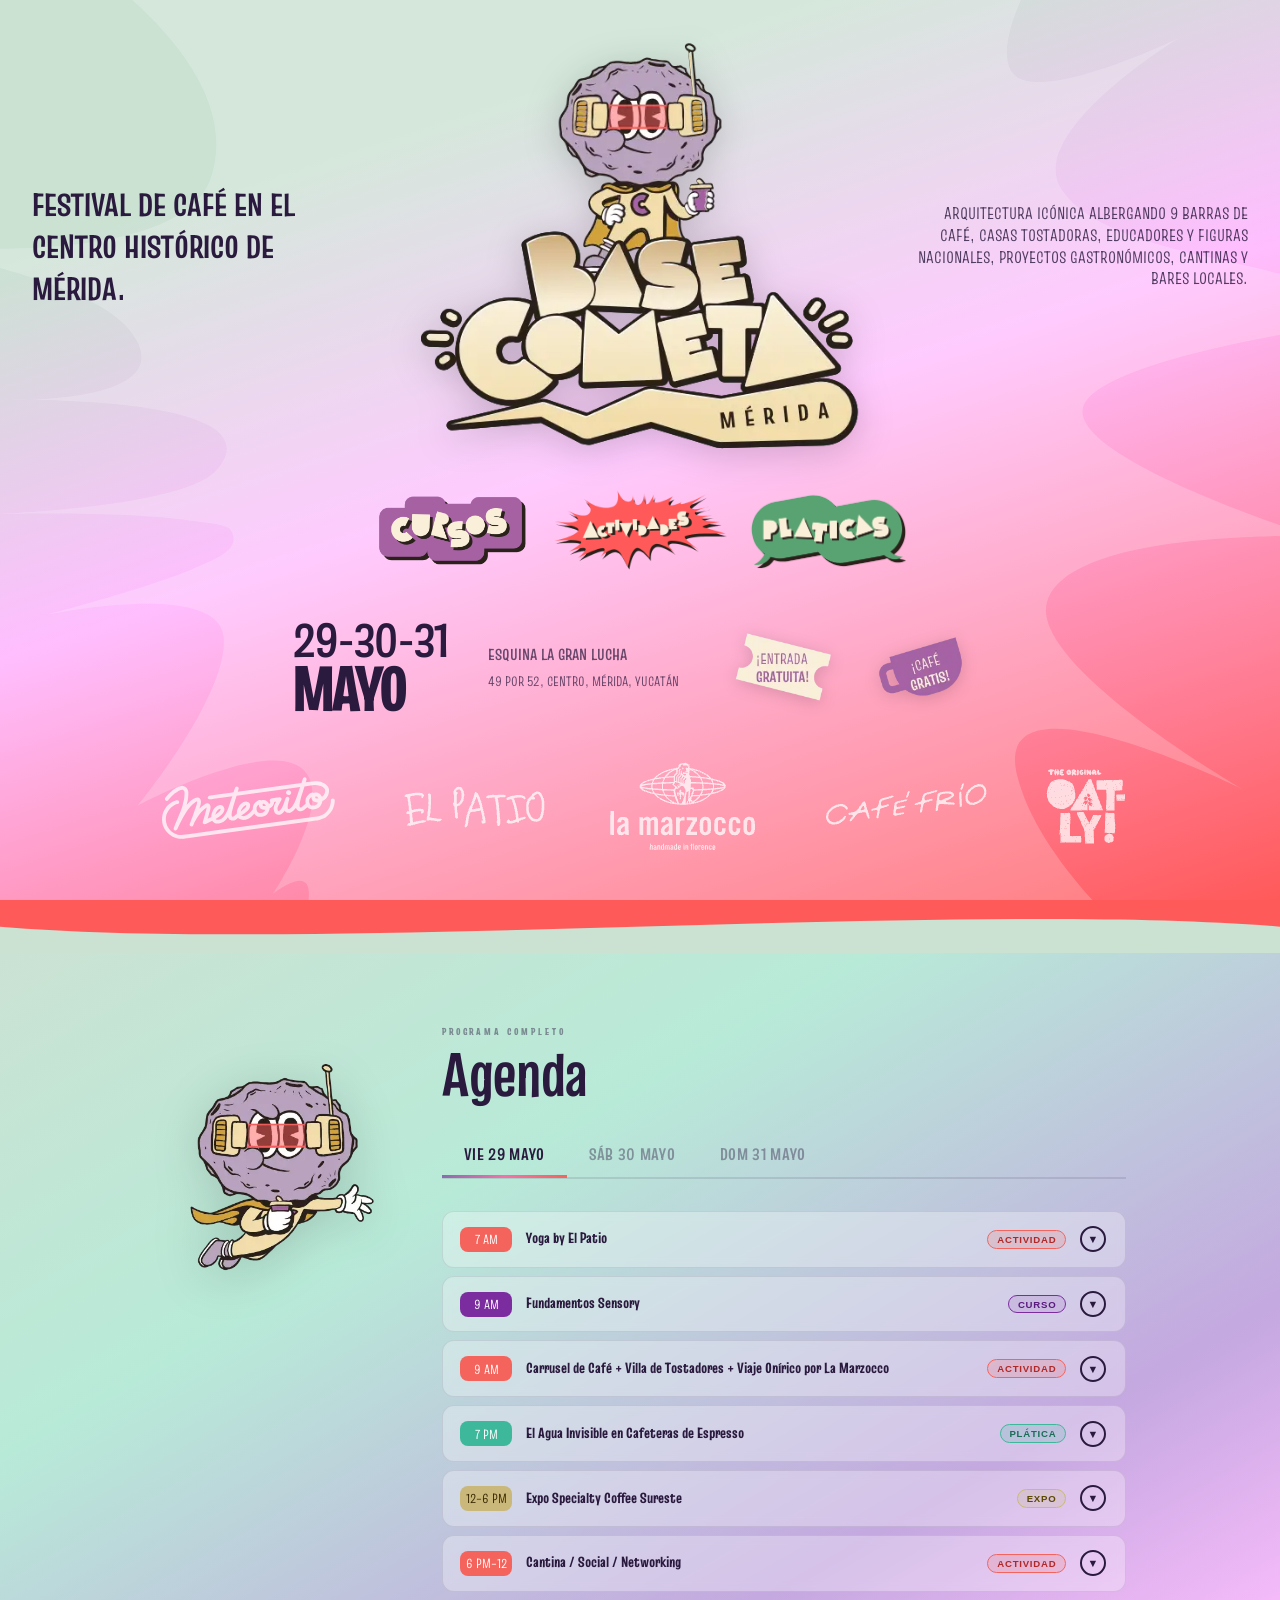
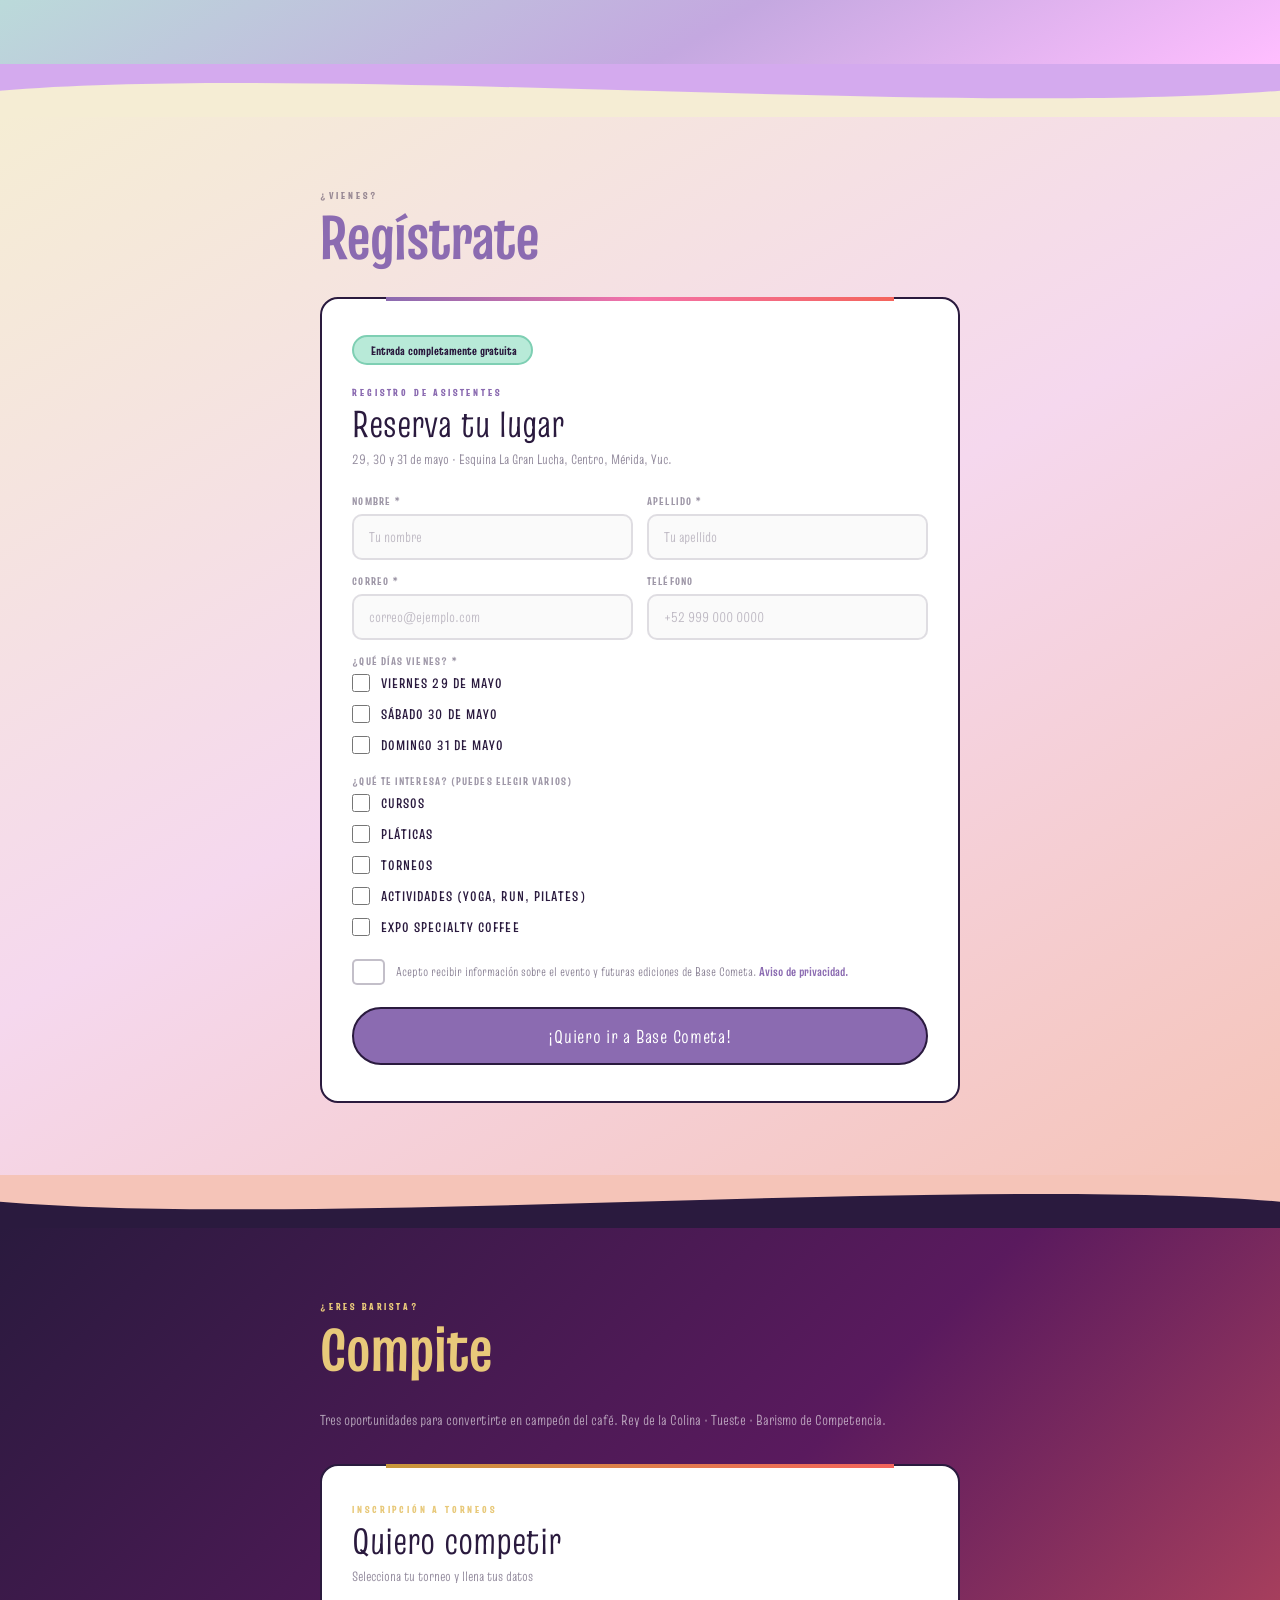
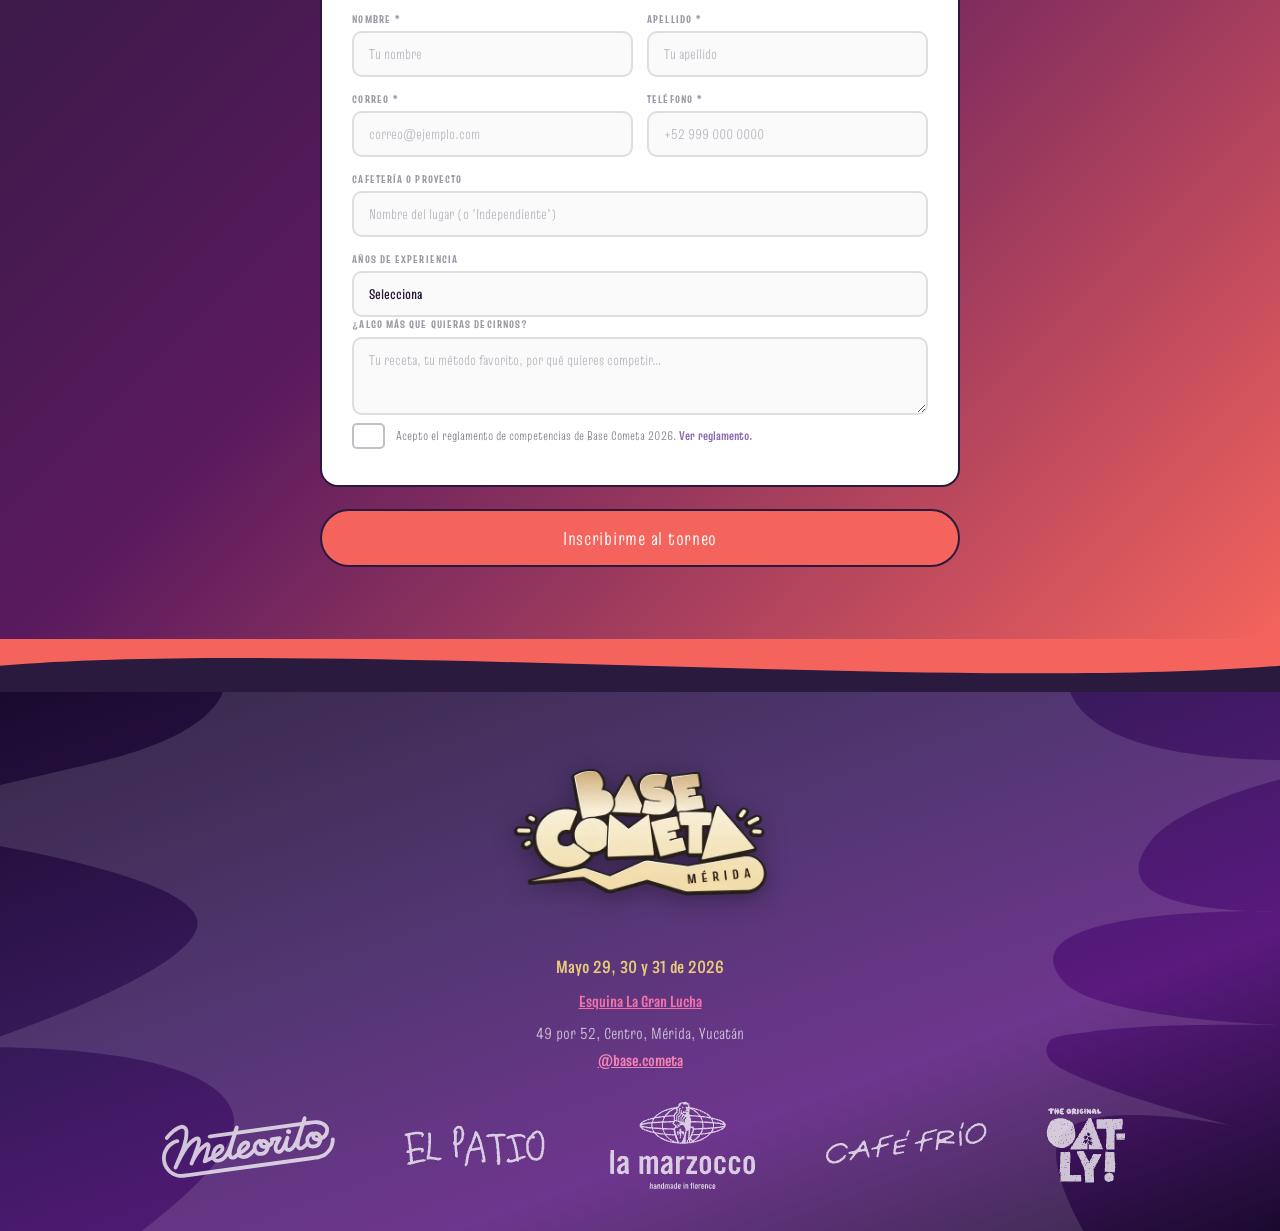
==== commit b5122020: "Update index.html" ====
--- a/index.html
+++ b/index.html
@@ -584,7 +584,7 @@
 <div class="ai"><button class="atrig" data-acc="b3"><span class="tbadge tp">8 AM</span><span class="aname">La Gravedad del Origen</span><span class="chip ch-p">Plática</span><span class="achev">▼</span></button><div class="abody" id="b3"><div class="ainner"><div class="adcontent"><p>Explora cómo el origen del grano — altitud, suelo, varietal y proceso — determina el perfil de sabor que llega a tu taza.</p></div></div></div></div>
 <div class="ai"><button class="atrig" data-acc="b4"><span class="tbadge tp">9 AM</span><span class="aname">La Gravedad de la Hospitalidad</span><span class="chip ch-p">Plática</span><span class="achev">▼</span></button><div class="abody" id="b4"><div class="ainner"><div class="adcontent"><p>¿Qué hace que una cafetería sea memorable? Una conversación sobre servicio, experiencia y la cultura de hospitalidad que eleva al café de especialidad.</p></div></div></div></div>
 <div class="ai"><button class="atrig" data-acc="b5"><span class="tbadge ta">8 AM-12</span><span class="aname">Carrusel de Café + Villa de Tostadores + Viaje Onírico por La Marzocco</span><span class="chip ch-a">Actividad</span><span class="achev">▼</span></button><div class="abody" id="b5"><div class="ainner"><div class="adcontent"><p>El espacio de exposición abierto todo el día: 9 barras, casas tostadoras y proyectos gastronómicos. En paralelo, el Viaje Onírico de La Marzocco.</p><div class="ainst">La Marzocco</div></div></div></div></div>
-<div class="ai"><button class="atrig" data-acc="b6"><span class="tbadge tc">10 AM–6</span><span class="aname">Torneo Tueste por Lalo Juarez</span><span class="chip ch-c">Taller</span><span class="achev">▼</span></button><div class="abody" id="b6"><div class="ainner"><div class="adcontent"><p>El taller de tueste de Base Cometa. Tostadores se miden en técnica, consistencia y perfil de taza en una competencia de fuego.</p><div class="ainst">Lalo Juarez</div></div></div></div></div>
+<div class="ai"><button class="atrig" data-acc="b6"><span class="tbadge tc">10 AM–6</span><span class="aname">Tueste por Lalo Juarez</span><span class="chip ch-c">Taller</span><span class="achev">▼</span></button><div class="abody" id="b6"><div class="ainner"><div class="adcontent"><p>El taller de tueste de Base Cometa. Tostadores se miden en técnica, consistencia y perfil de taza en una competencia de fuego.</p><div class="ainst">Lalo Juarez</div></div></div></div></div>
 <div class="ai"><button class="atrig" data-acc="b7"><span class="tbadge te">12 PM–6</span><span class="aname">Expo Specialty Coffee Sureste</span><span class="chip ch-e">Expo</span><span class="achev">▼</span></button><div class="abody" id="b7"><div class="ainner"><div class="adcontent"><p>El día principal de la Expo Specialty Coffee Sureste en el Centro de Convenciones Yucatán Siglo XXI.</p></div></div></div></div>
 <div class="ai"><button class="atrig" data-acc="b8"><span class="tbadge tt">6 PM-9</span><span class="aname">Torneo Rey de la Colina</span><span class="chip ch-t">Torneo</span><span class="achev">▼</span></button><div class="abody" id="b8"><div class="ainner"><div class="adcontent"><p>El torneo más esperado de Base Cometa 2026. Eliminación directa: cada barista defiende su título hasta que quede un solo campeón en la cima. ¿Quieres competir? Inscríbete abajo.</p></div></div></div></div>
 <div class="ai"><button class="atrig" data-acc="b9"><span class="tbadge tp">7 PM</span><span class="aname">La Marzocco y su Legado por el Mundo</span><span class="chip ch-p">Plática</span><span class="achev">▼</span></button><div class="abody" id="b9"><div class="ainner"><div class="adcontent"><p>Charla magistral sobre la historia y el impacto global de La Marzocco: cómo una máquina italiana se convirtió en símbolo del café de especialidad en todos los continentes.</p><div class="ainst">La Marzocco</div></div></div></div></div>
@@ -684,11 +684,6 @@
 <div><label for="c-tel">Teléfono *</label><input type="tel" id="c-tel" placeholder="+52 999 000 0000" required></div>
 <div class="full"><label for="c-cafe">Cafetería o proyecto</label><input type="text" id="c-cafe" placeholder="Nombre del lugar (o 'Independiente')"></div>
 <div class="full">
-<label>Torneo * (puedes inscribirte a más de uno)</label>
-<div class="cb-group">
-<label class="cb-option"><input type="checkbox" name="c-torneo" value="colina"><span>Rey de la Colina — Sáb 30 Mayo · 6 PM</span></label>
-<label class="cb-option"><input type="checkbox" name="c-torneo" value="tueste"><span>Torneo Tueste por Lalo Juarez — Sáb 30 Mayo · 10 AM</span></label>
-<label class="cb-option"><input type="checkbox" name="c-torneo" value="barismo"><span>Barismo de Competencia — Dom 31 Mayo · 8 AM</span></label>
 </div>
 </div>
 <div class="full">
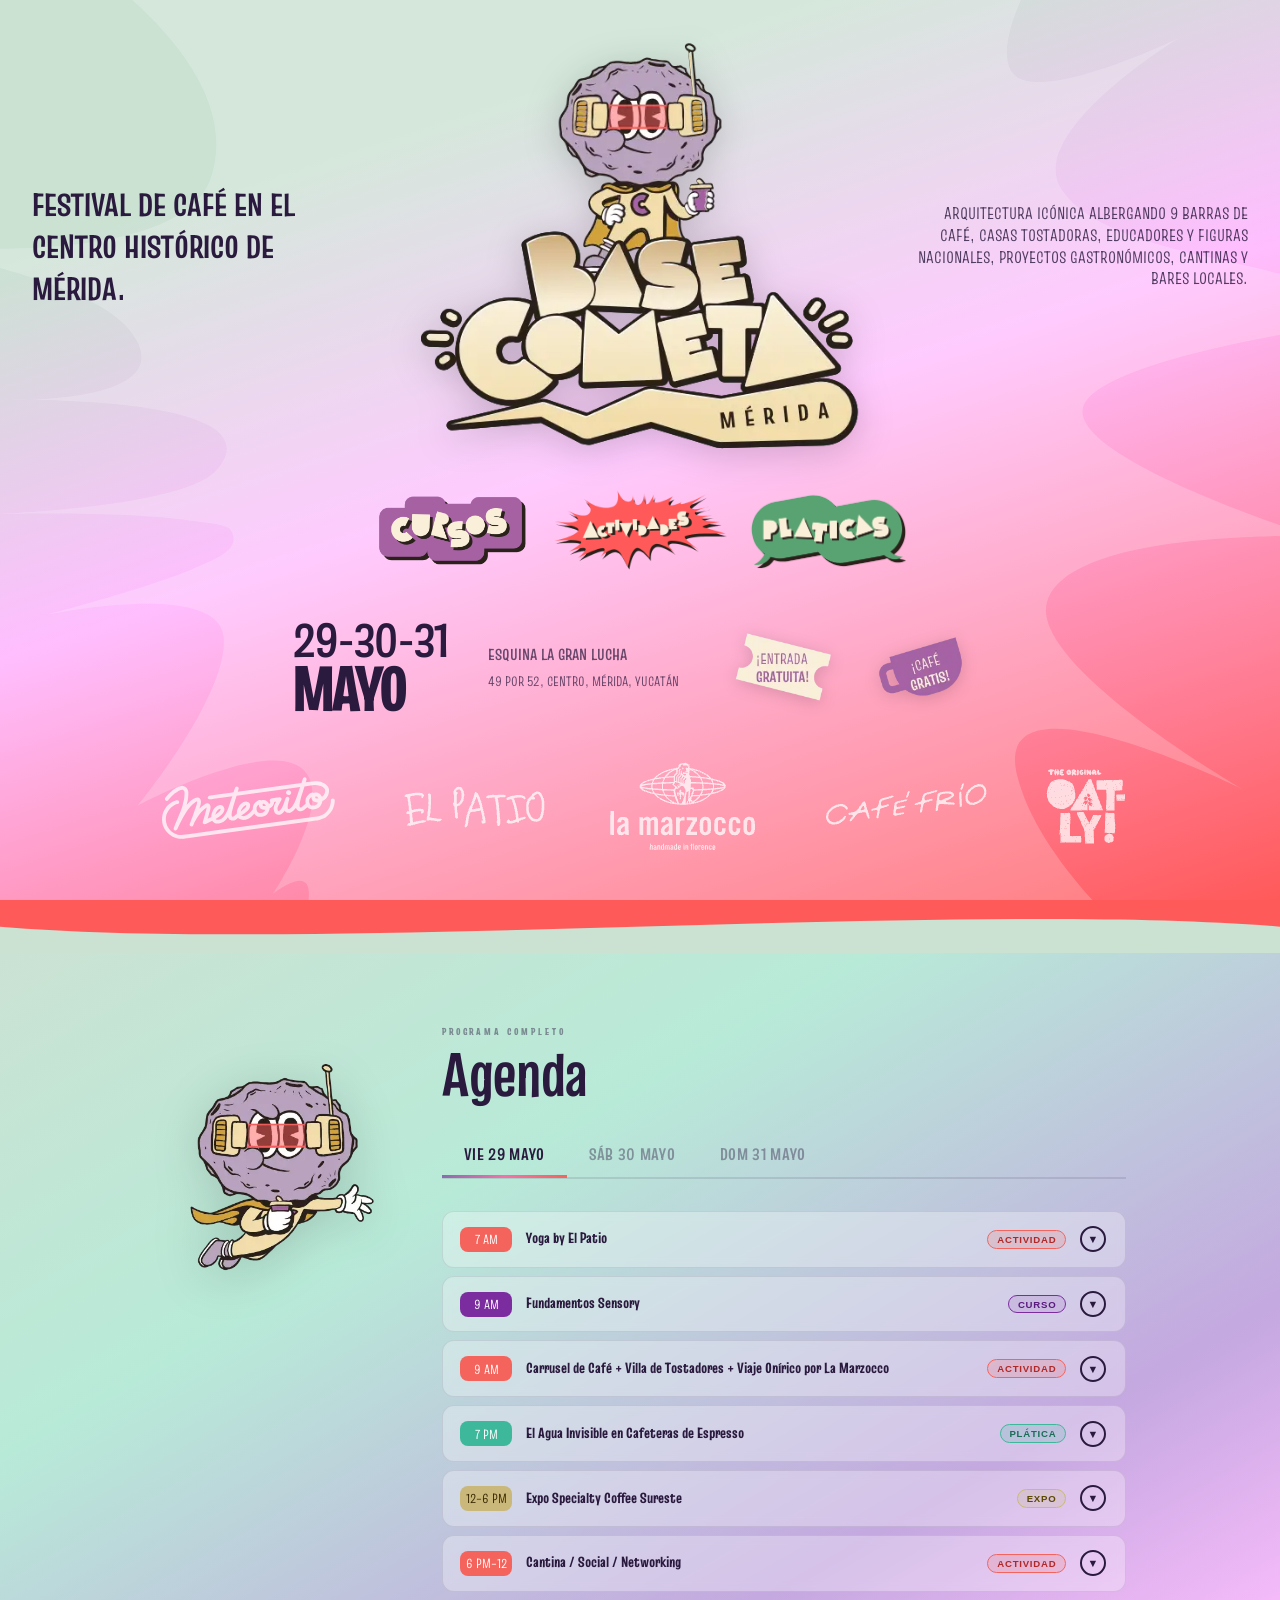
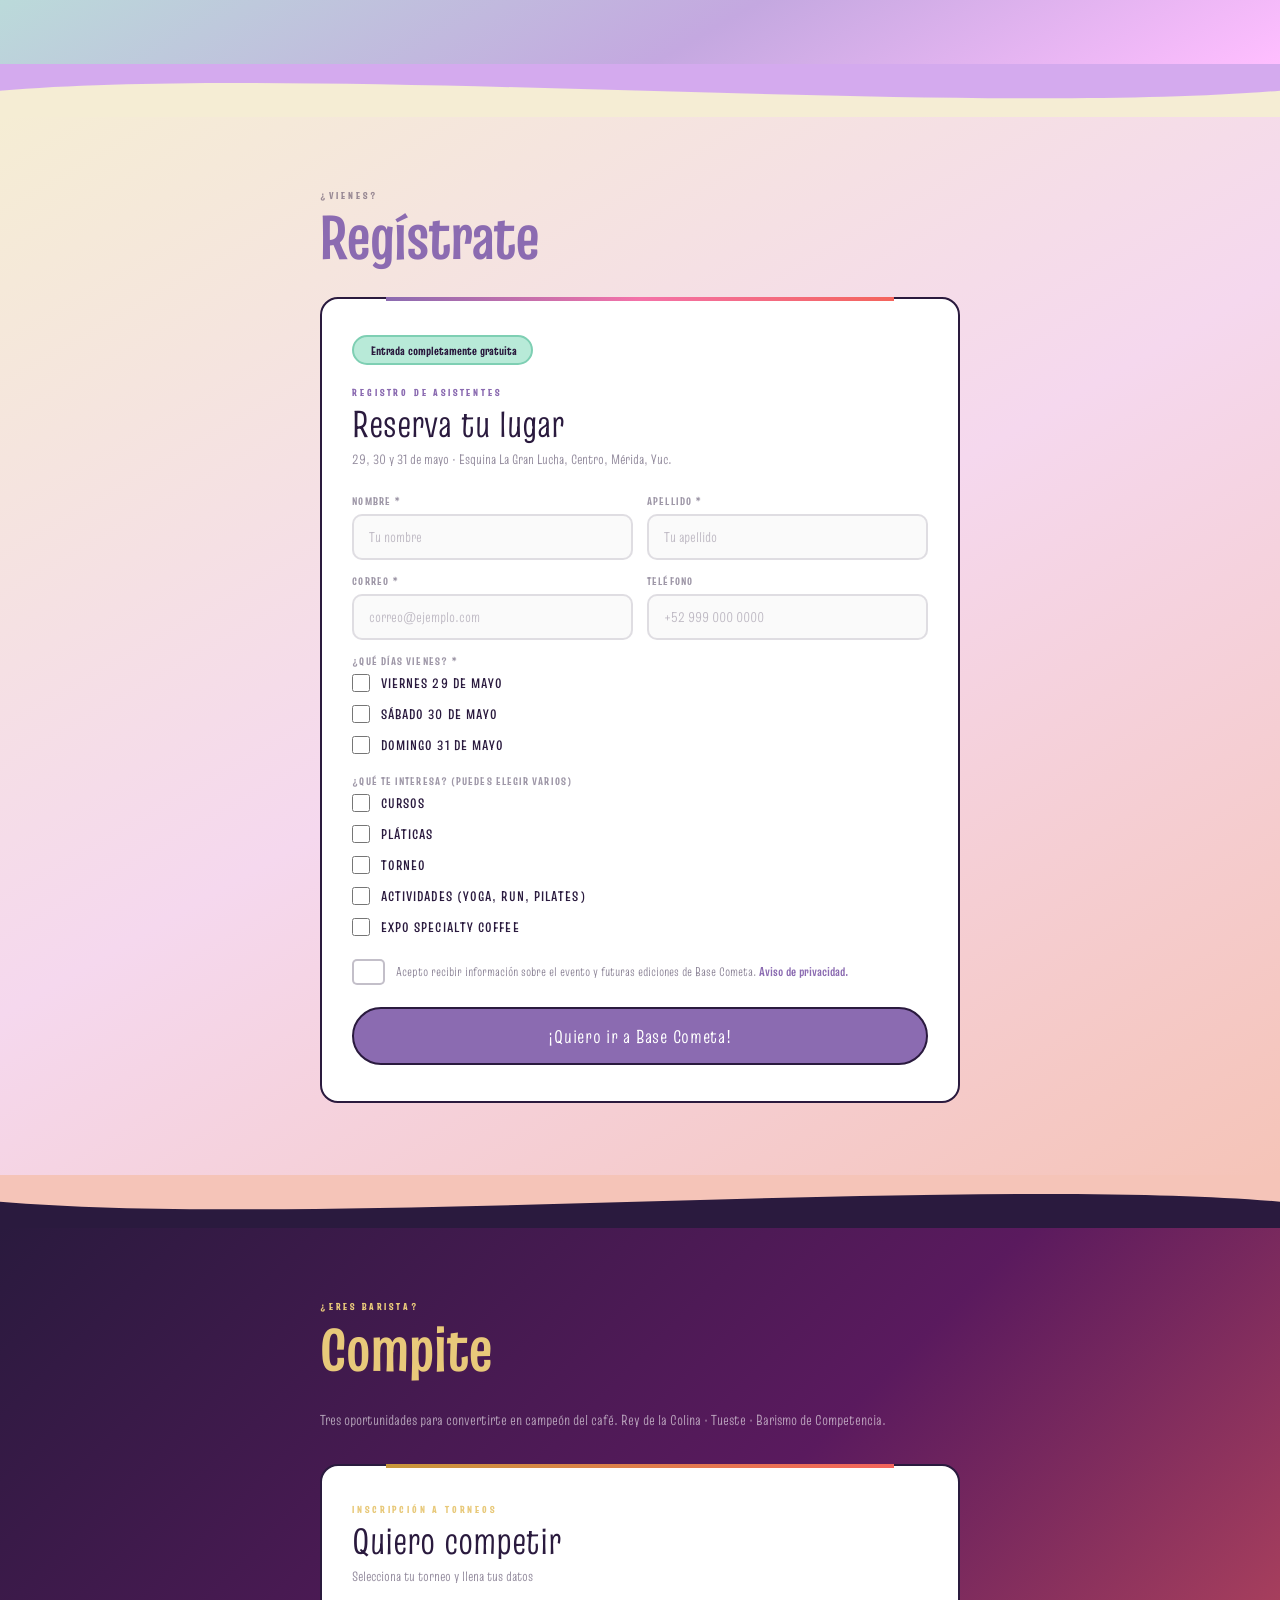
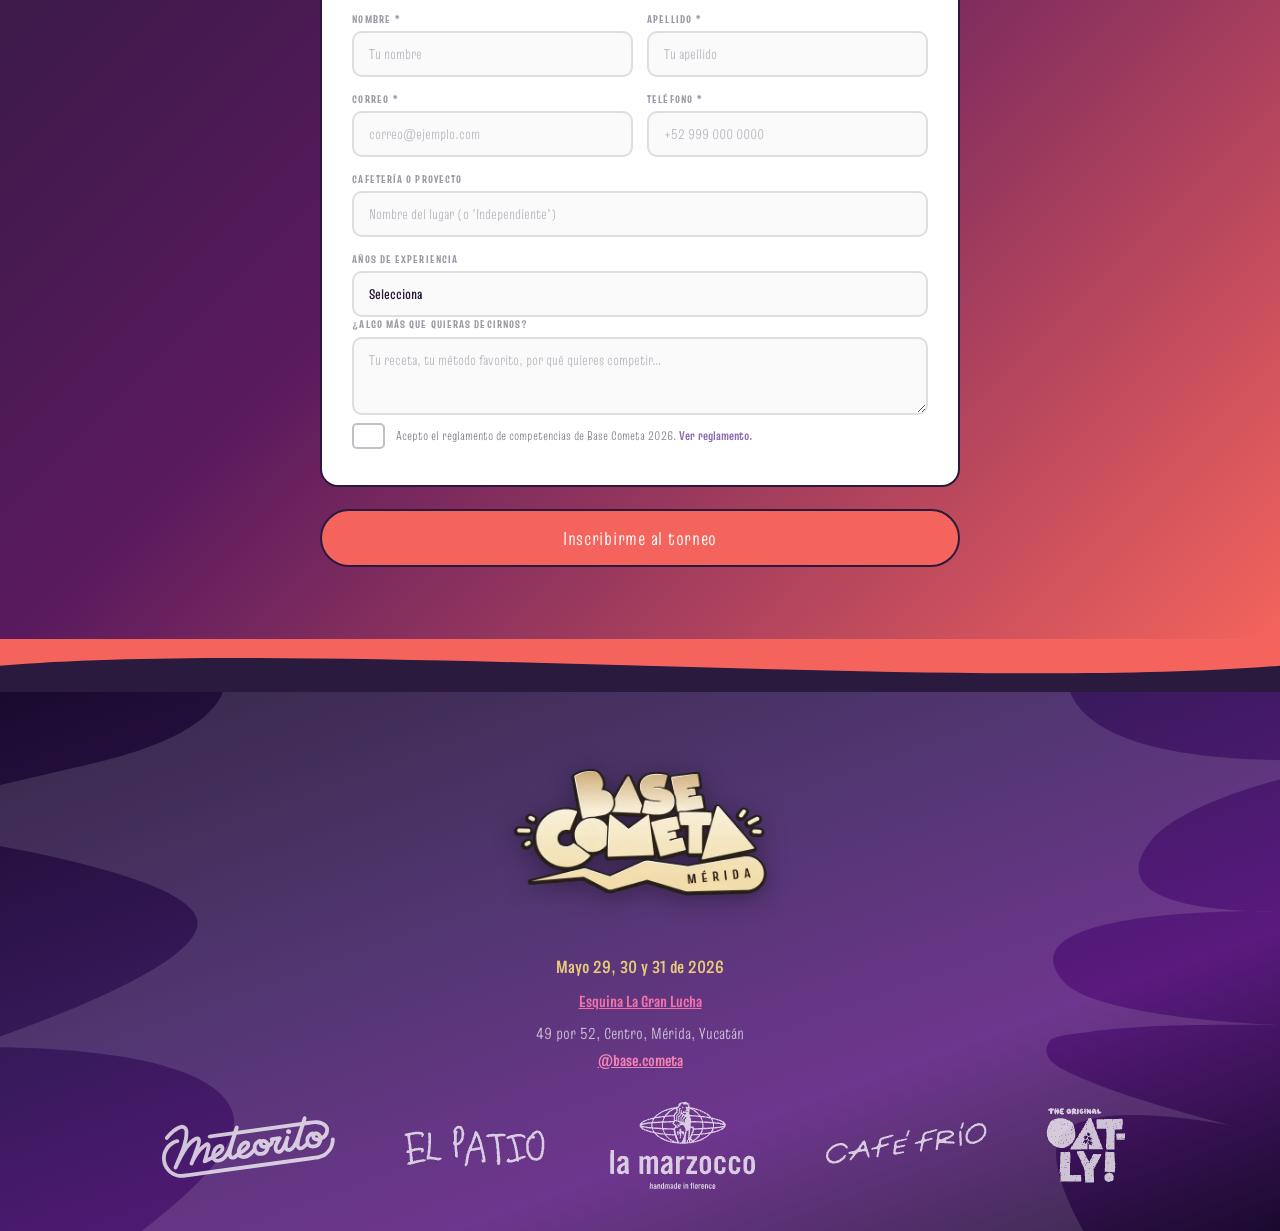
==== commit 0b1f843a: "Update index.html" ====
--- a/index.html
+++ b/index.html
@@ -643,7 +643,7 @@
 <div class="cb-group">
 <label class="cb-option"><input type="checkbox" name="interes" value="Cursos"><span>Cursos</span></label>
 <label class="cb-option"><input type="checkbox" name="interes" value="Pláticas"><span>Pláticas</span></label>
-<label class="cb-option"><input type="checkbox" name="interes" value="Torneos"><span>Torneos</span></label>
+<label class="cb-option"><input type="checkbox" name="interes" value="Torneos"><span>Torneo</span></label>
 <label class="cb-option"><input type="checkbox" name="interes" value="Actividades"><span>Actividades (Yoga, Run, Pilates)</span></label>
 <label class="cb-option"><input type="checkbox" name="interes" value="Expo"><span>Expo Specialty Coffee</span></label>
 </div>
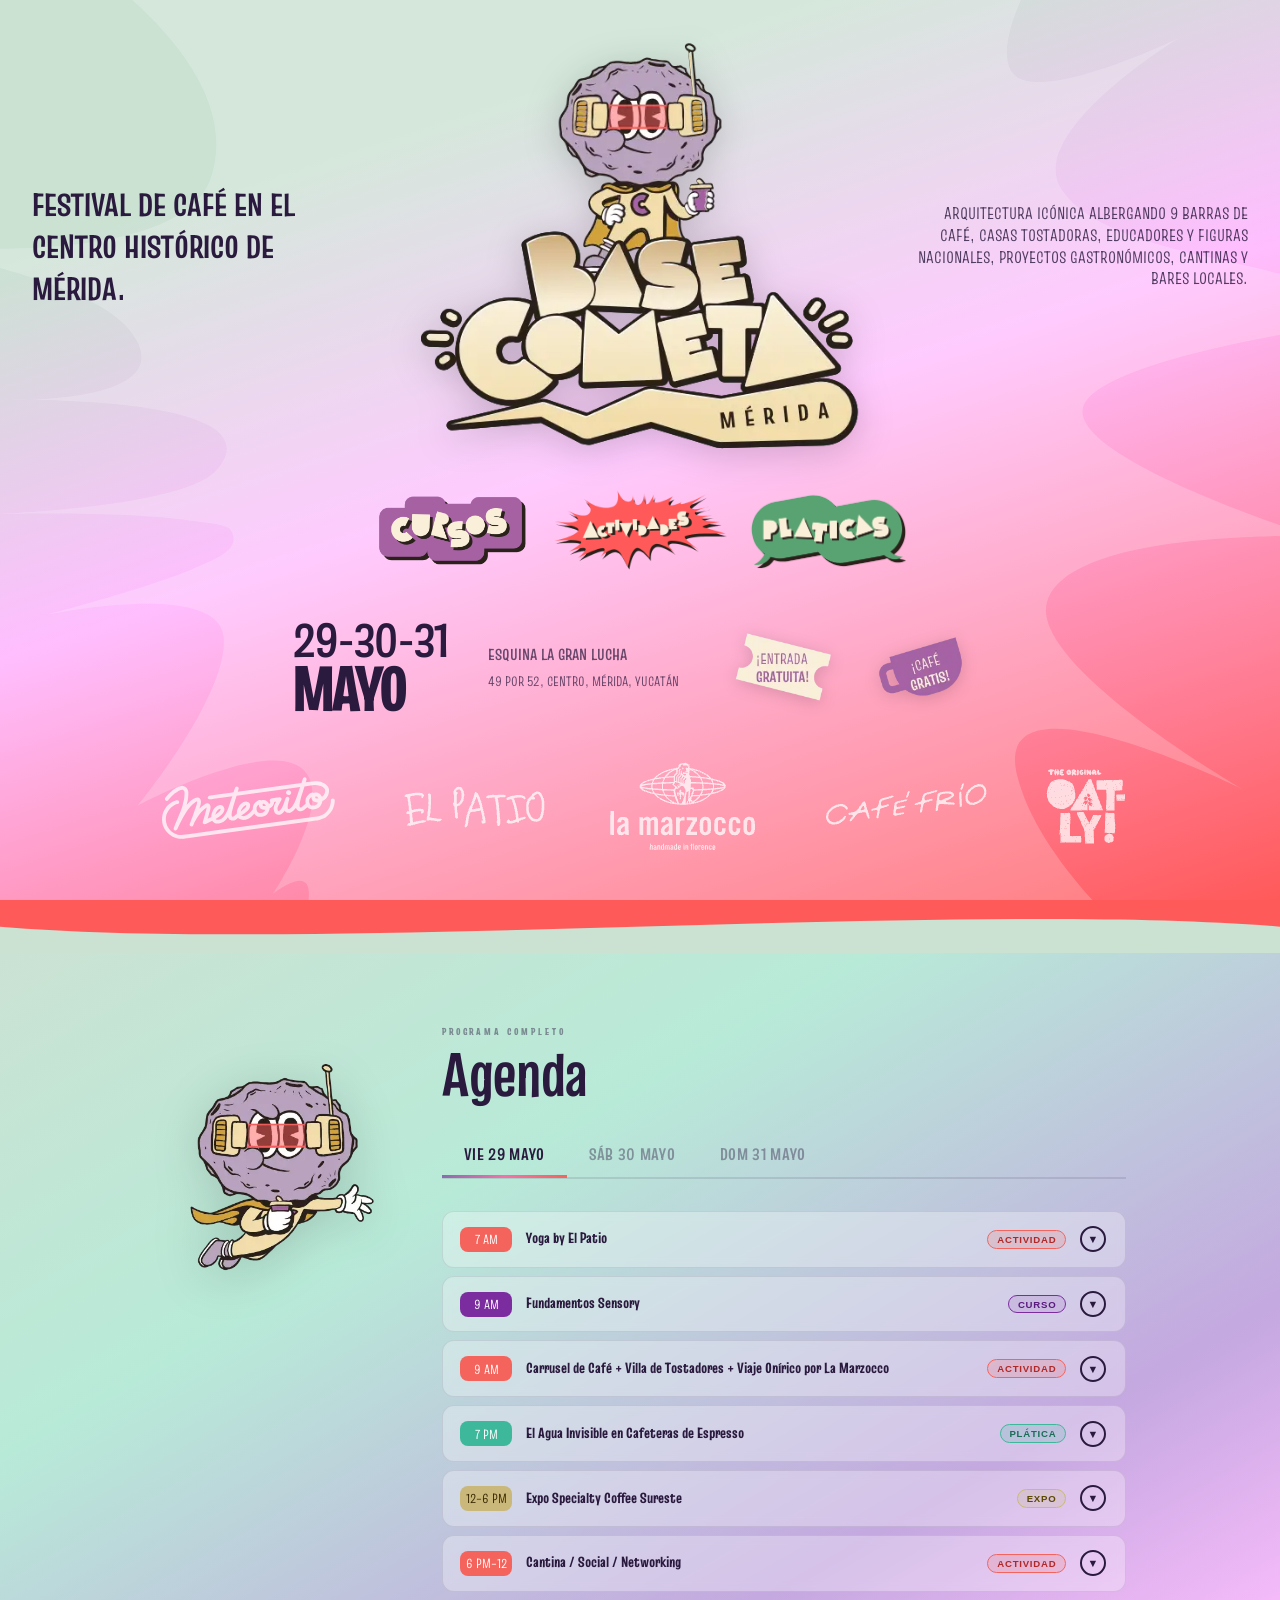
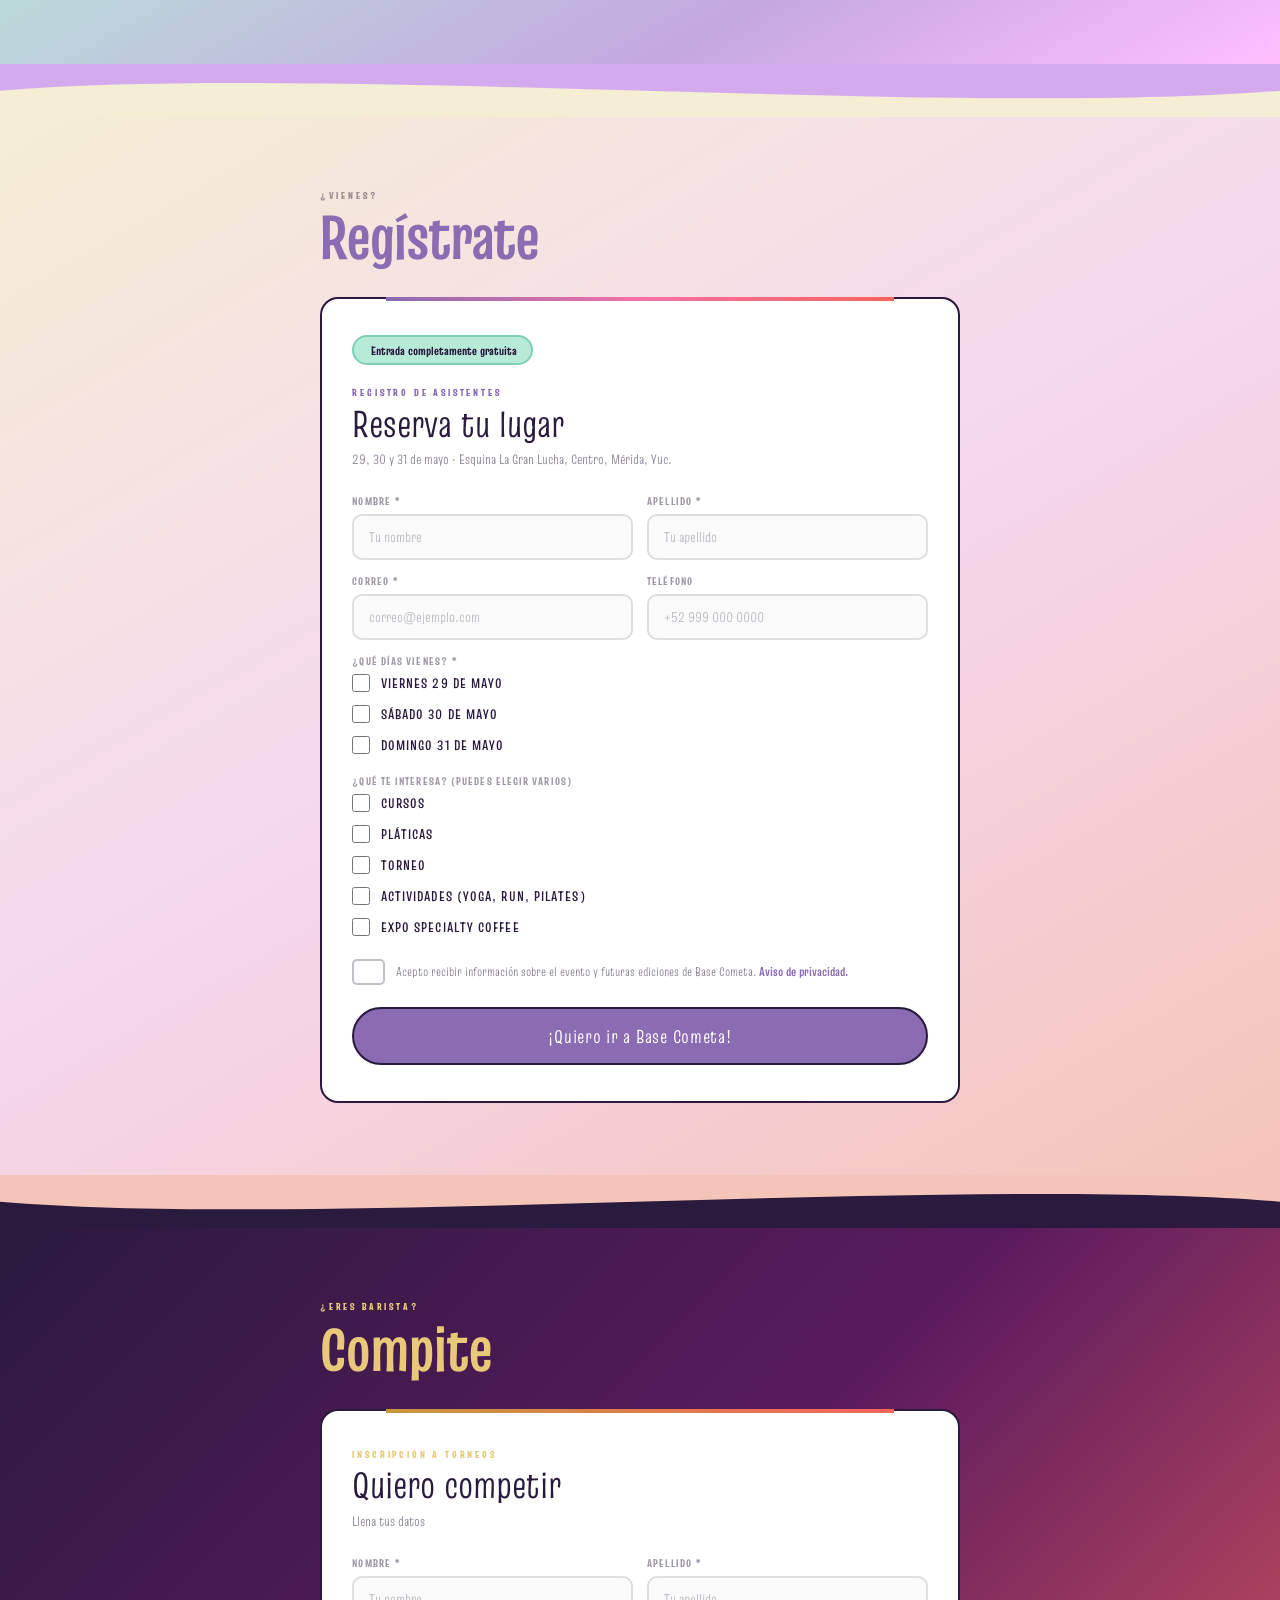
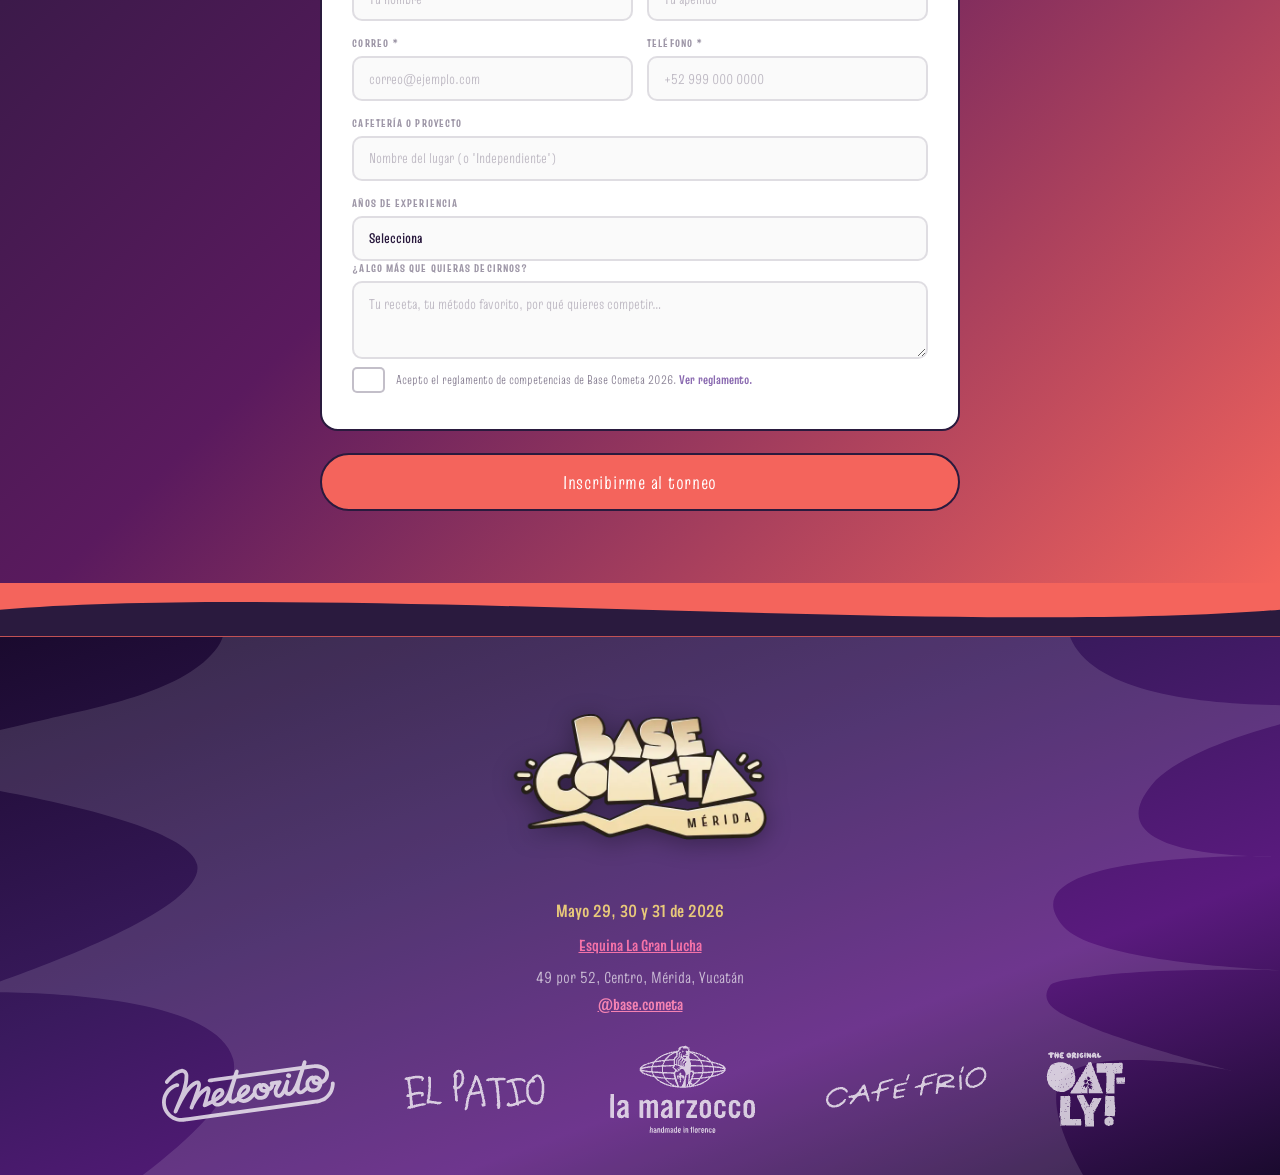
==== commit 0227aa8c: "Update index.html" ====
--- a/index.html
+++ b/index.html
@@ -671,11 +671,10 @@
 <div class="si" style="max-width:640px;">
 <div class="sk" style="color:var(--gold-lt);opacity:1;">¿Eres barista?</div>
 <h2 class="st" style="color:var(--gold-lt);">Compite </h2>
-<p style="color:rgba(255,255,255,0.58);font-size:0.9rem;margin-bottom:2rem;line-height:1.65;">Tres oportunidades para convertirte en campeón del café. Rey de la Colina · Tueste · Barismo de Competencia.</p>
 <div class="fcard" id="competidores">
 <div class="fkicker">Inscripción a torneos</div>
 <div class="ftitle">Quiero competir</div>
-<div class="fsub">Selecciona tu torneo y llena tus datos</div>
+<div class="fsub">Llena tus datos</div>
 <form id="compForm" novalidate>
 <div class="fg">
 <div><label for="c-nombre">Nombre *</label><input type="text" id="c-nombre" placeholder="Tu nombre" required></div>
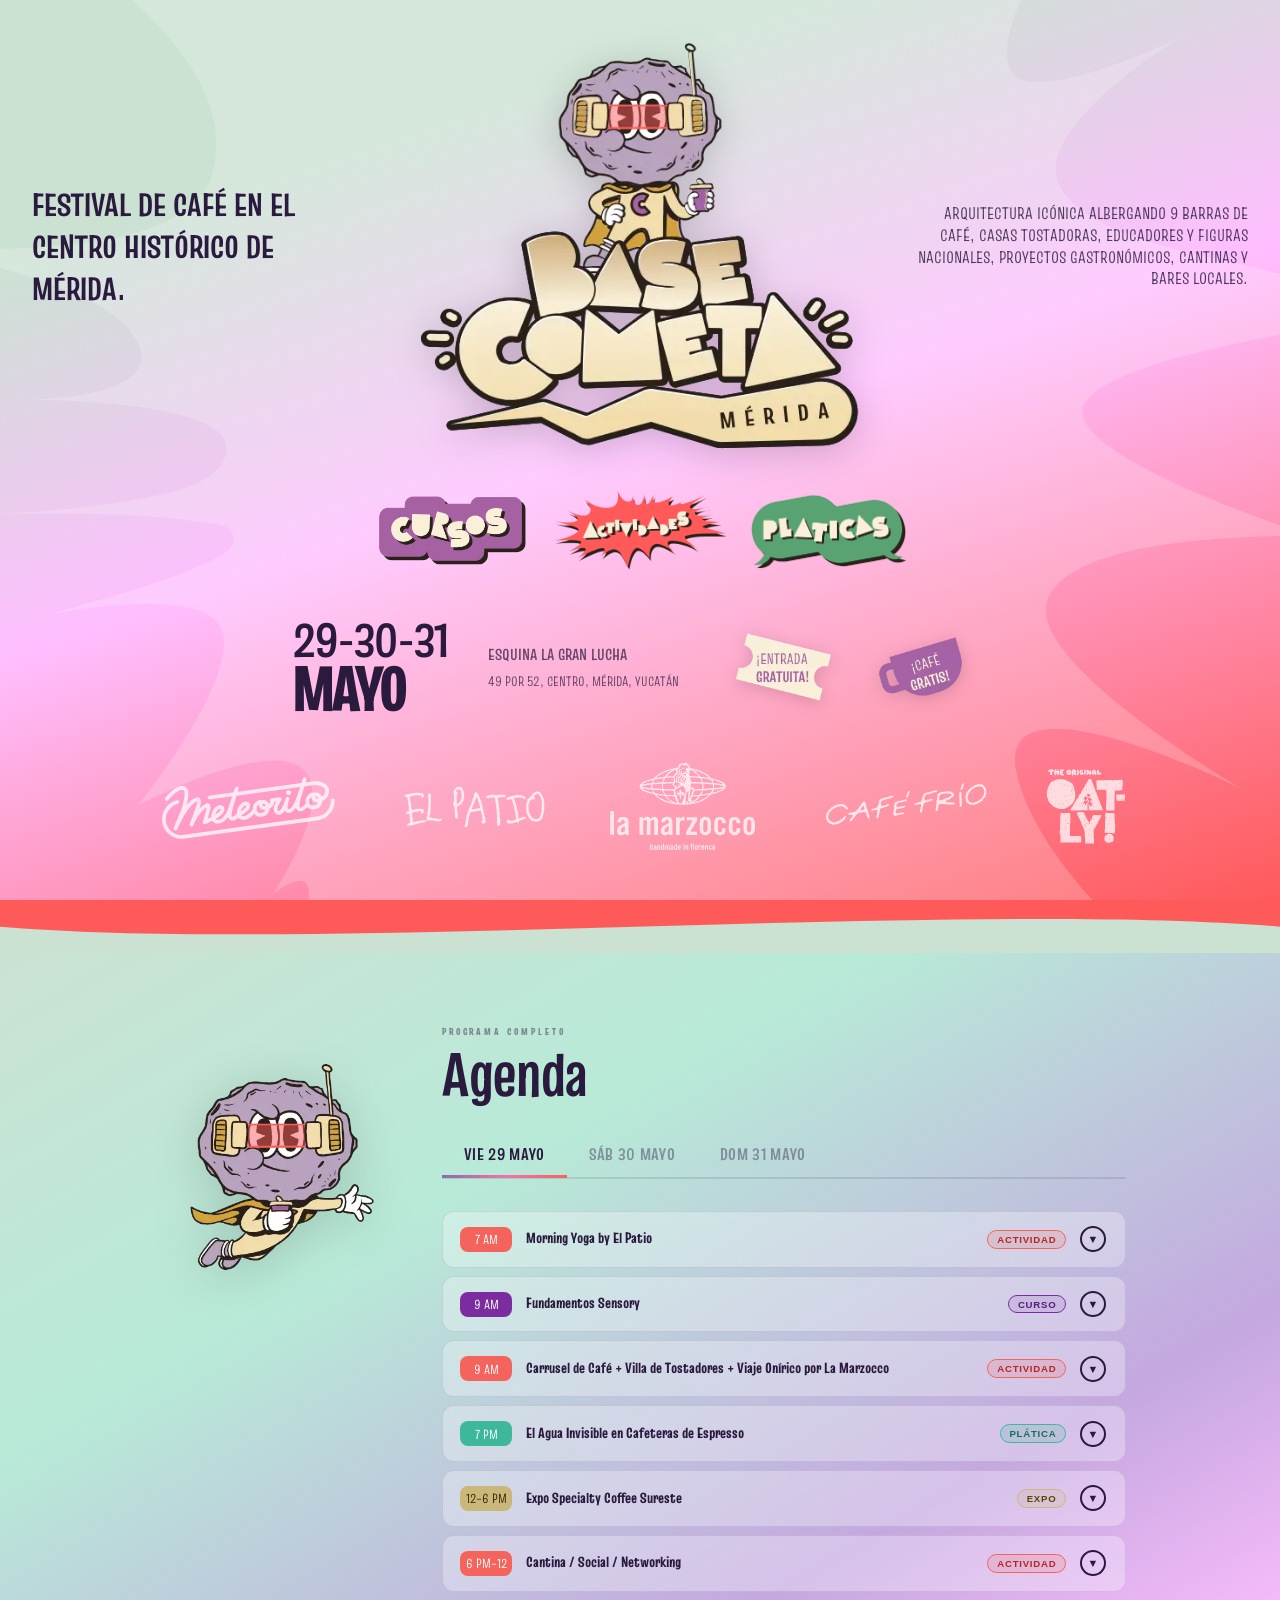
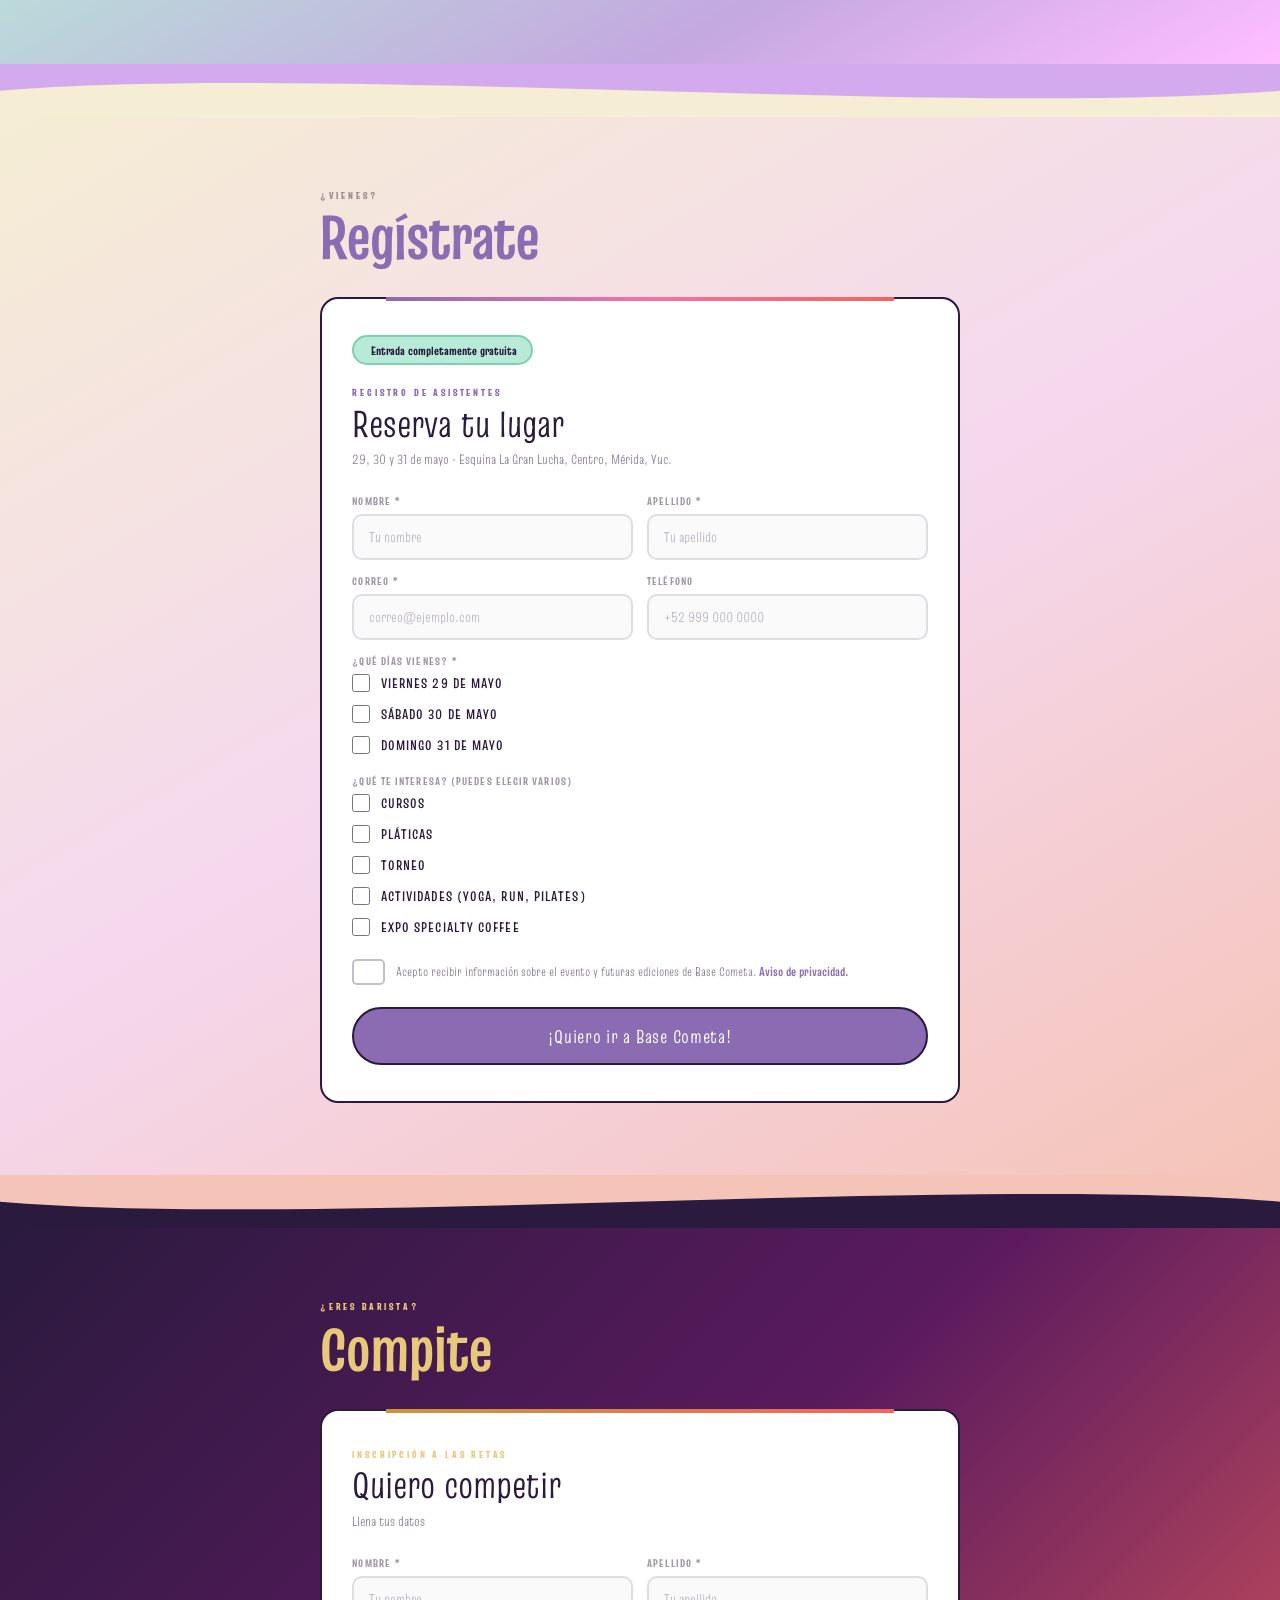
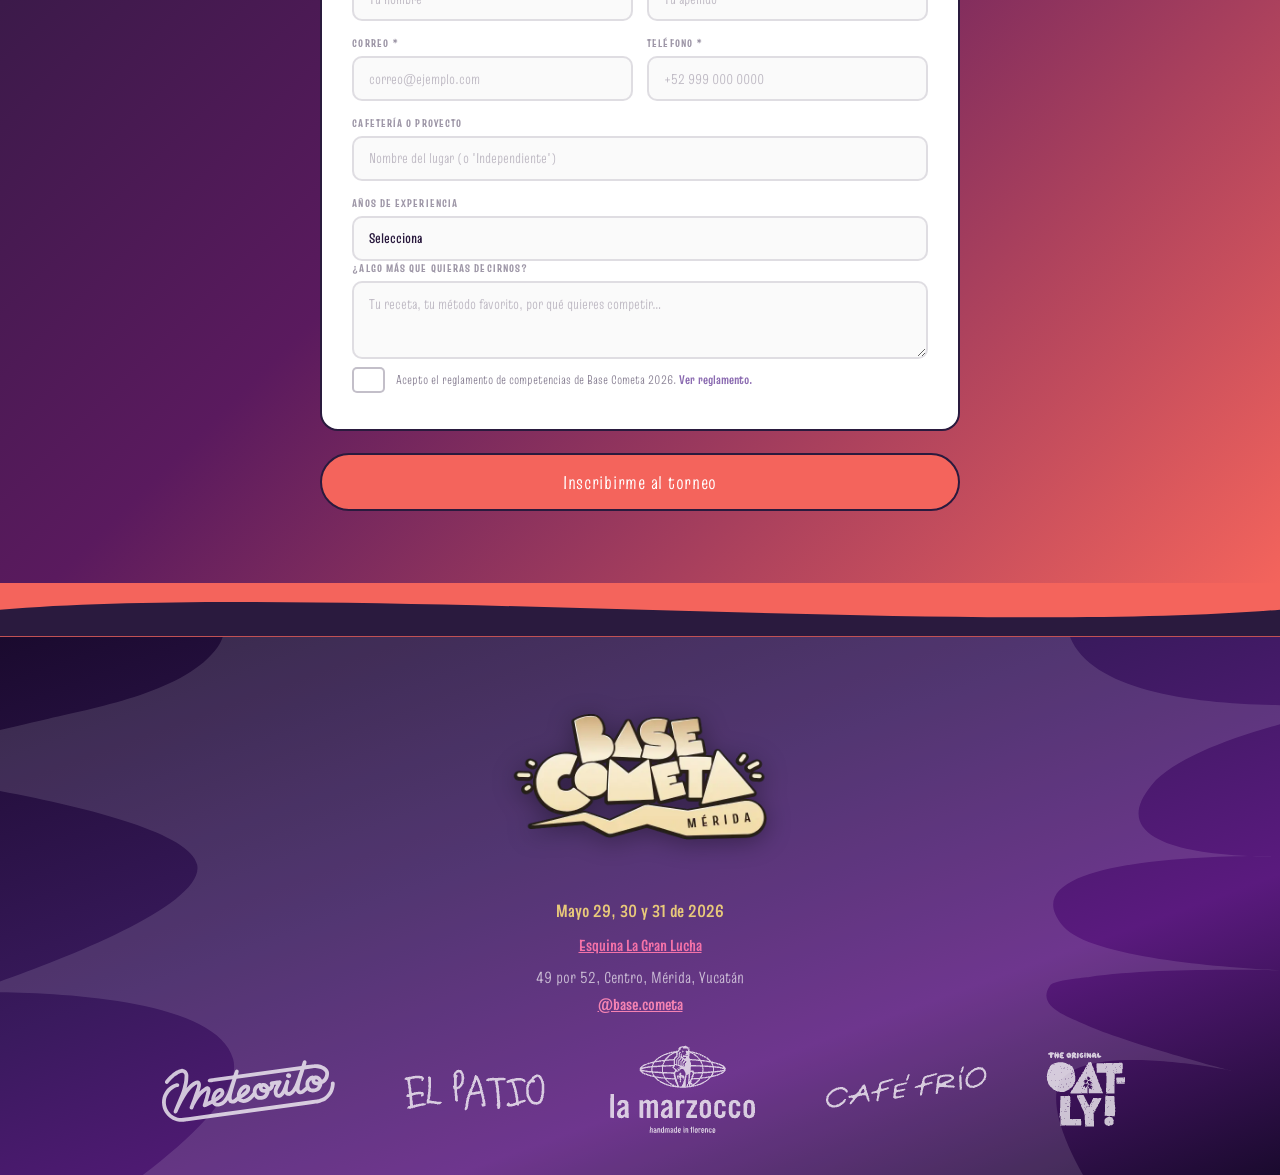
==== commit 56b00b86: "Update index.html" ====
--- a/index.html
+++ b/index.html
@@ -567,7 +567,7 @@
 <!-- DÍA 29 — VIERNES -->
 <div class="dpanel active" id="d29">
 <div class="acc-list">
-<div class="ai"><button class="atrig" data-acc="a1"><span class="tbadge ta">7 AM</span><span class="aname">Yoga by El Patio</span><span class="chip ch-a">Actividad</span><span class="achev">▼</span></button><div class="abody" id="a1"><div class="ainner"><div class="adcontent"><p>Arranca el viernes con una sesión de yoga al aire libre para despertar cuerpo y mente antes de sumergirte en el festival.</p><div class="ainst">El Patio</div></div></div></div></div>
+<div class="ai"><button class="atrig" data-acc="a1"><span class="tbadge ta">7 AM</span><span class="aname">Morning Yoga by El Patio</span><span class="chip ch-a">Actividad</span><span class="achev">▼</span></button><div class="abody" id="a1"><div class="ainner"><div class="adcontent"><p>Arranca el viernes con una sesión de yoga al aire libre para despertar cuerpo y mente antes de sumergirte en el festival.</p><div class="ainst">El Patio</div></div></div></div></div>
 <div class="ai"><button class="atrig" data-acc="a2"><span class="tbadge tc">9 AM</span><span class="aname">Fundamentos Sensory</span><span class="chip ch-c">Curso</span><span class="achev">▼</span></button><div class="abody" id="a2"><div class="ainner"><div class="adcontent"><p>Entrena tu paladar: aprende a identificar notas, acidez, cuerpo y dulzura en el café. Una introducción práctica al análisis sensorial para todos los niveles.</p></div></div></div></div>
 <div class="ai"><button class="atrig" data-acc="a3"><span class="tbadge ta">9 AM</span><span class="aname">Carrusel de Café + Villa de Tostadores + Viaje Onírico por La Marzocco</span><span class="chip ch-a">Actividad</span><span class="achev">▼</span></button><div class="abody" id="a3"><div class="ainner"><div class="adcontent"><p>9 barras de café, casas tostadoras, educadores y figuras nacionales en el corazón de La Gran Lucha. Prueba, pregunta y descubre productores y métodos de toda la república.</p><p>En paralelo: el Viaje Onírico por La Marzocco — una experiencia inmersiva para descubrir el espresso a través de sus máquinas icónicas.</p><div class="ainst">La Marzocco</div></div></div></div></div>
 <div class="ai"><button class="atrig" data-acc="a4"><span class="tbadge tp">7 PM</span><span class="aname">El Agua Invisible en Cafeteras de Espresso</span><span class="chip ch-p">Plática</span><span class="achev">▼</span></button><div class="abody" id="a4"><div class="ainner"><div class="adcontent"><p>El agua es el ingrediente más ignorado del espresso. Aprende cómo su química transforma radicalmente la extracción y el sabor.</p></div></div></div></div>
@@ -586,7 +586,7 @@
 <div class="ai"><button class="atrig" data-acc="b5"><span class="tbadge ta">8 AM-12</span><span class="aname">Carrusel de Café + Villa de Tostadores + Viaje Onírico por La Marzocco</span><span class="chip ch-a">Actividad</span><span class="achev">▼</span></button><div class="abody" id="b5"><div class="ainner"><div class="adcontent"><p>El espacio de exposición abierto todo el día: 9 barras, casas tostadoras y proyectos gastronómicos. En paralelo, el Viaje Onírico de La Marzocco.</p><div class="ainst">La Marzocco</div></div></div></div></div>
 <div class="ai"><button class="atrig" data-acc="b6"><span class="tbadge tc">10 AM–6</span><span class="aname">Tueste por Lalo Juarez</span><span class="chip ch-c">Taller</span><span class="achev">▼</span></button><div class="abody" id="b6"><div class="ainner"><div class="adcontent"><p>El taller de tueste de Base Cometa. Tostadores se miden en técnica, consistencia y perfil de taza en una competencia de fuego.</p><div class="ainst">Lalo Juarez</div></div></div></div></div>
 <div class="ai"><button class="atrig" data-acc="b7"><span class="tbadge te">12 PM–6</span><span class="aname">Expo Specialty Coffee Sureste</span><span class="chip ch-e">Expo</span><span class="achev">▼</span></button><div class="abody" id="b7"><div class="ainner"><div class="adcontent"><p>El día principal de la Expo Specialty Coffee Sureste en el Centro de Convenciones Yucatán Siglo XXI.</p></div></div></div></div>
-<div class="ai"><button class="atrig" data-acc="b8"><span class="tbadge tt">6 PM-9</span><span class="aname">Torneo Rey de la Colina</span><span class="chip ch-t">Torneo</span><span class="achev">▼</span></button><div class="abody" id="b8"><div class="ainner"><div class="adcontent"><p>El torneo más esperado de Base Cometa 2026. Eliminación directa: cada barista defiende su título hasta que quede un solo campeón en la cima. ¿Quieres competir? Inscríbete abajo.</p></div></div></div></div>
+<div class="ai"><button class="atrig" data-acc="b8"><span class="tbadge tt">6 PM-9</span><span class="aname">Torneo Las retas</span><span class="chip ch-t">Torneo</span><span class="achev">▼</span></button><div class="abody" id="b8"><div class="ainner"><div class="adcontent"><p>El torneo más esperado de Base Cometa 2026. Eliminación directa: cada barista defiende su título hasta que quede un solo campeón en las retas. ¿Quieres competir? Inscríbete abajo.</p></div></div></div></div>
 <div class="ai"><button class="atrig" data-acc="b9"><span class="tbadge tp">7 PM</span><span class="aname">La Marzocco y su Legado por el Mundo</span><span class="chip ch-p">Plática</span><span class="achev">▼</span></button><div class="abody" id="b9"><div class="ainner"><div class="adcontent"><p>Charla magistral sobre la historia y el impacto global de La Marzocco: cómo una máquina italiana se convirtió en símbolo del café de especialidad en todos los continentes.</p><div class="ainst">La Marzocco</div></div></div></div></div>
 <div class="ai"><button class="atrig" data-acc="b10"><span class="tbadge ta">6 PM–12</span><span class="aname">Cantina / Social / Networking</span><span class="chip ch-a">Actividad</span><span class="achev">▼</span></button><div class="abody" id="b10"><div class="ainner"><div class="adcontent"><p>La noche más larga de Base Cometa. Cierra el sábado en la cantina con cócteles, café y la comunidad que construiste durante el día.</p></div></div></div></div>
 </div>
@@ -672,7 +672,7 @@
 <div class="sk" style="color:var(--gold-lt);opacity:1;">¿Eres barista?</div>
 <h2 class="st" style="color:var(--gold-lt);">Compite </h2>
 <div class="fcard" id="competidores">
-<div class="fkicker">Inscripción a torneos</div>
+<div class="fkicker">Inscripción a Las Retas</div>
 <div class="ftitle">Quiero competir</div>
 <div class="fsub">Llena tus datos</div>
 <form id="compForm" novalidate>
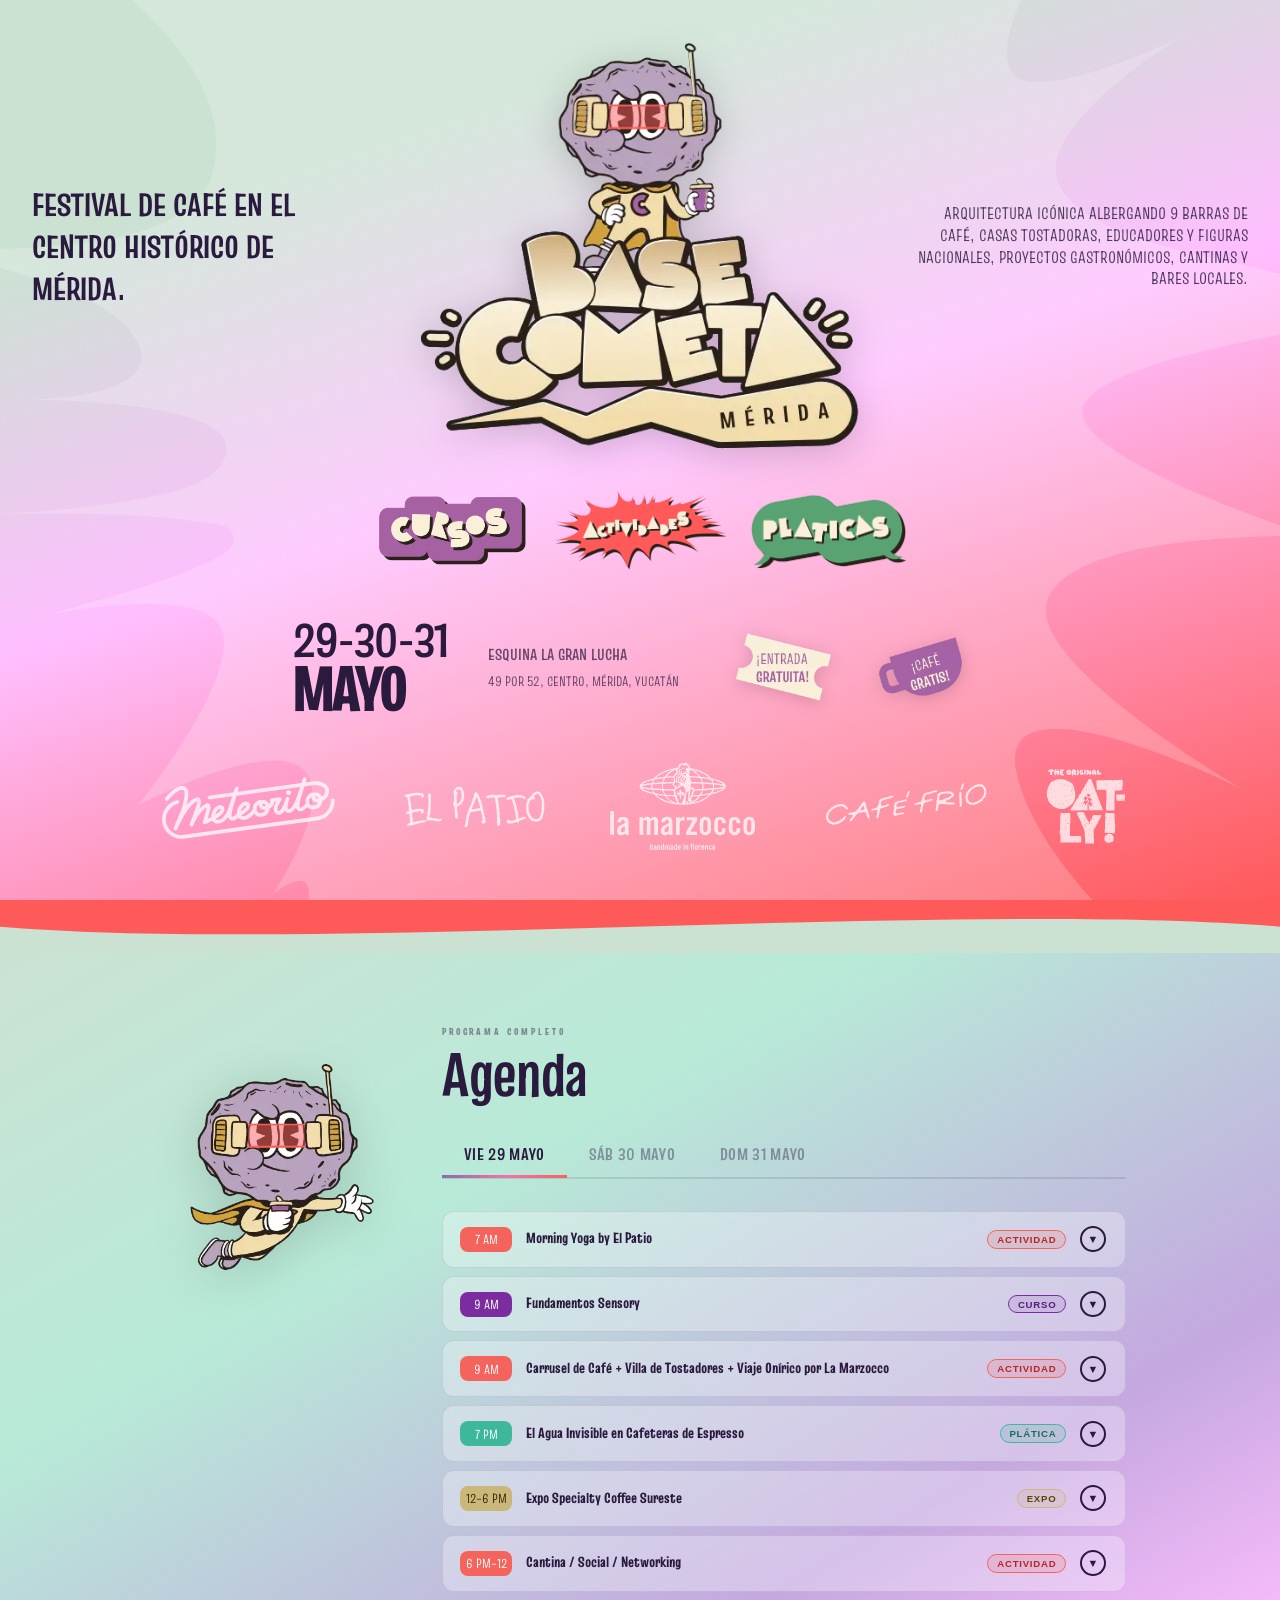
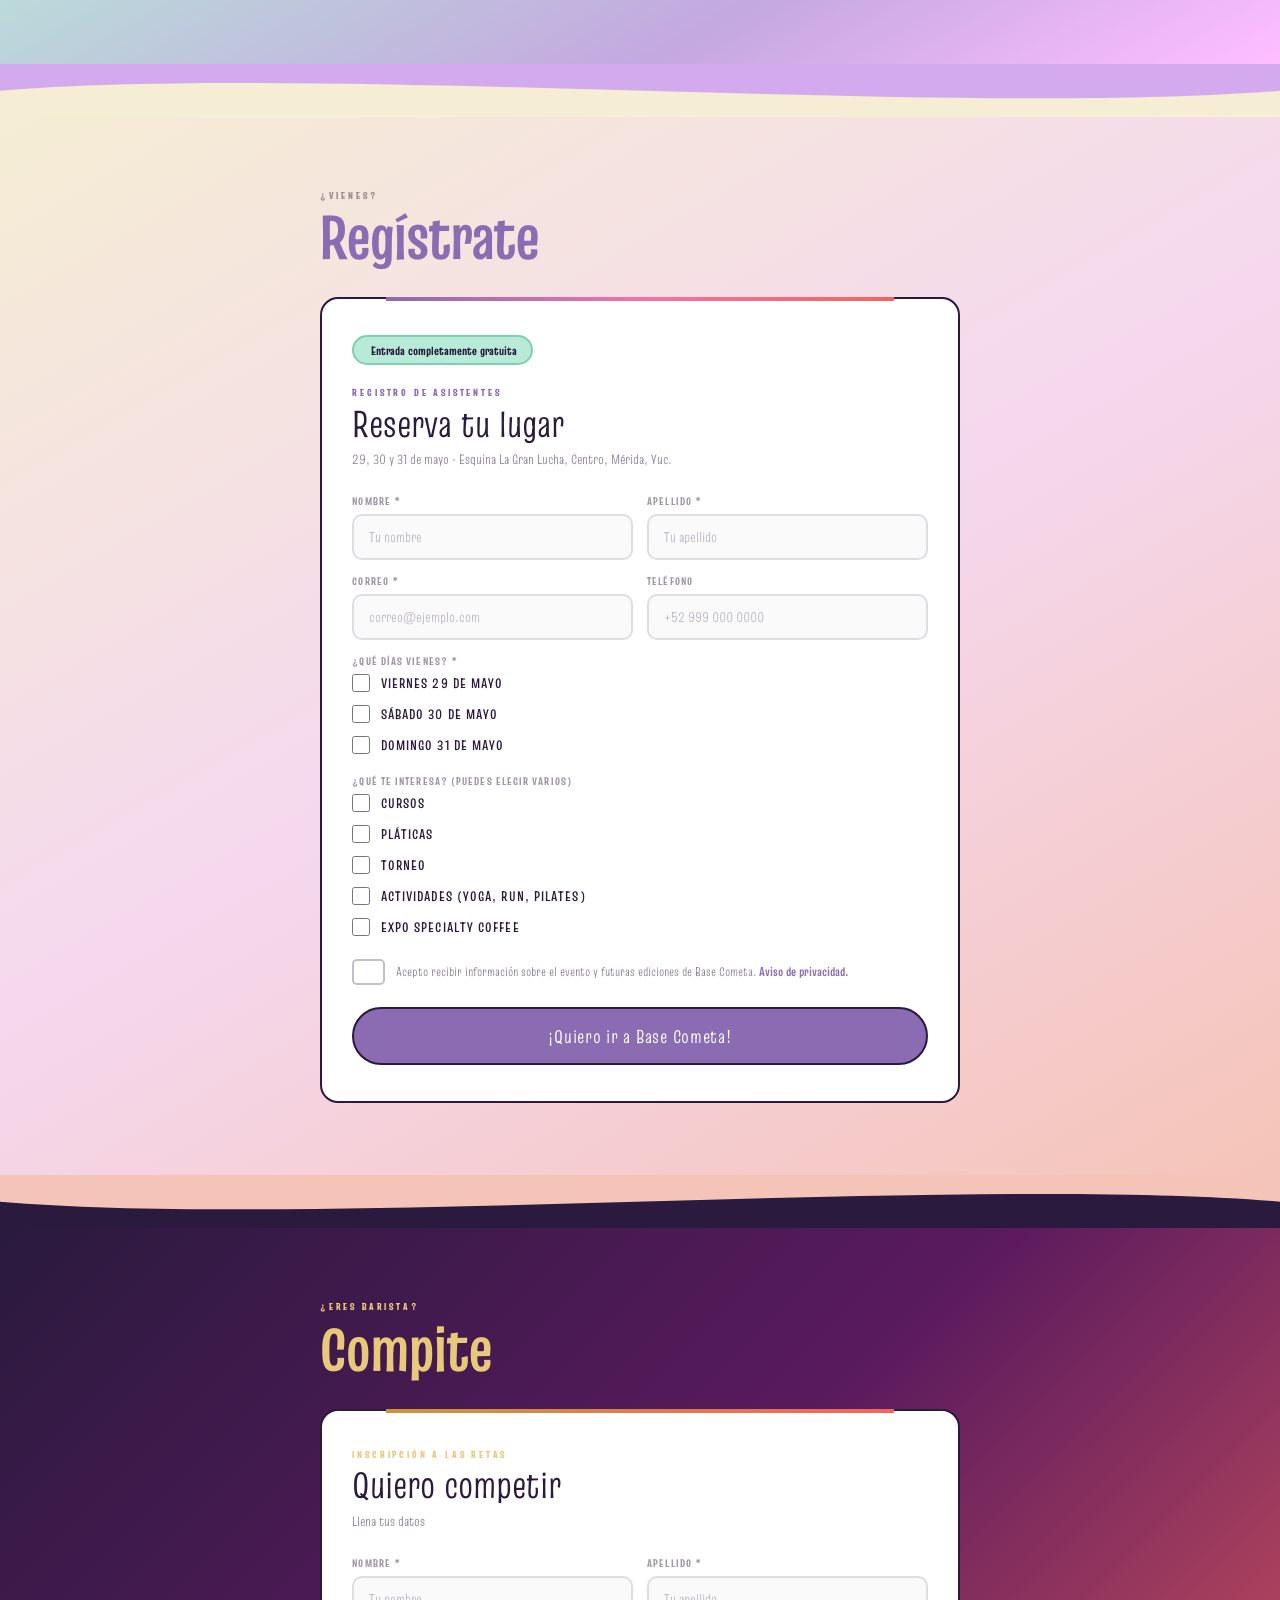
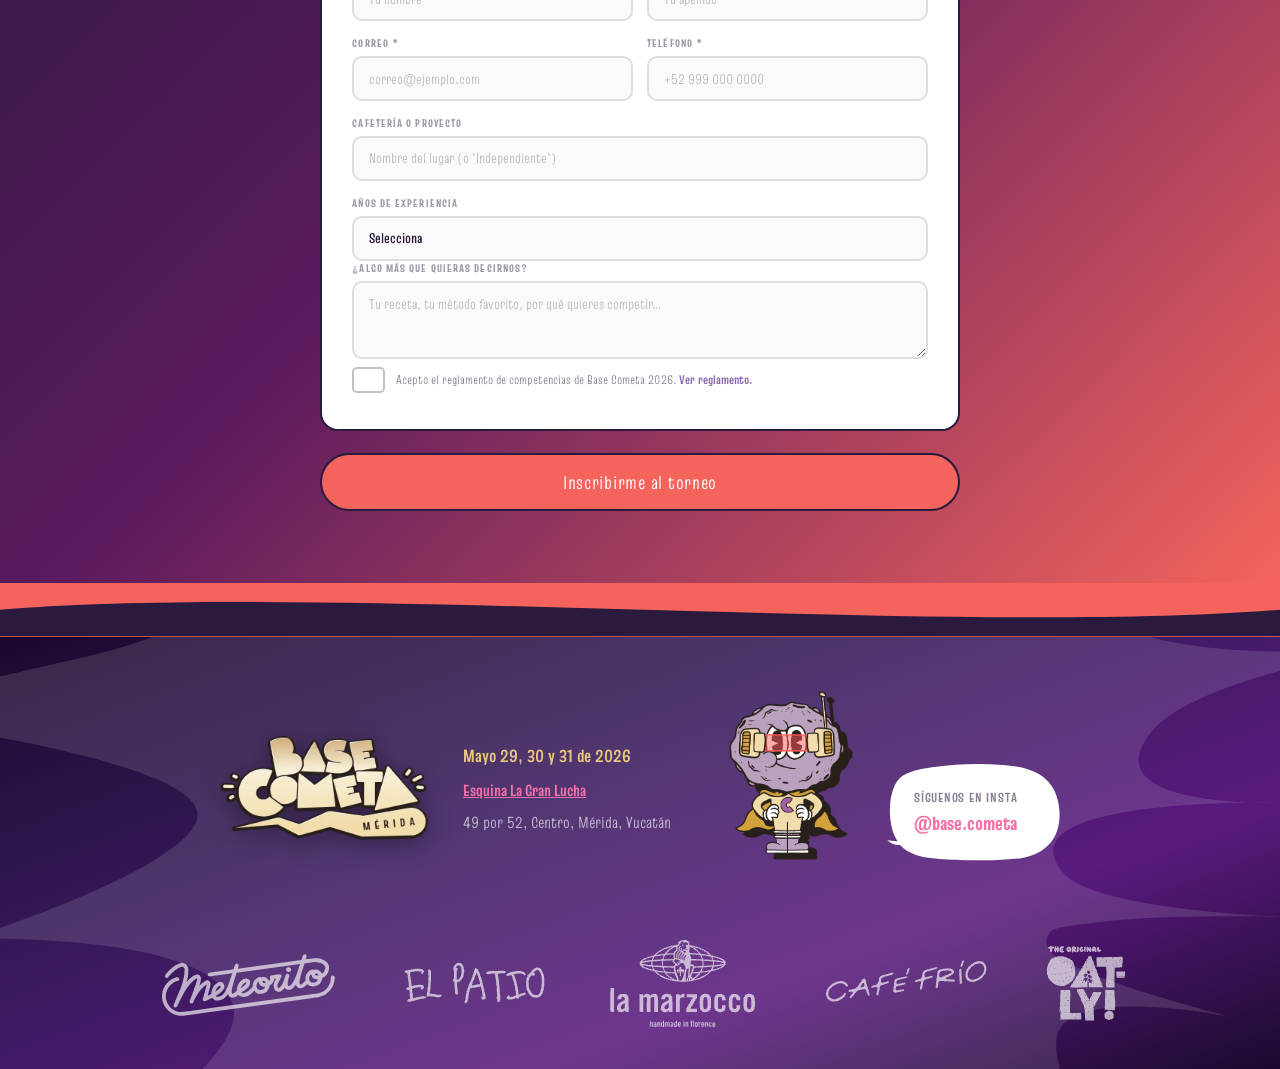
==== commit 9e732dbb: "Footer rediseñado: layout centrado, speech.svg, Meteorín, texto ajustado Co-Authored-By: Claude Sonn" ====
--- a/index.html
+++ b/index.html
@@ -428,17 +428,34 @@
 .smsg { display: none; margin-top: 1rem; padding: 0.9rem 1.1rem; background: var(--mint-lt); border: 2px solid var(--mint); border-radius: 10px; font-weight: 700; font-size: 0.88rem; color: var(--dark); text-align: center; }
 
 /* FOOTER */
-footer { background: linear-gradient(160deg, #1A0A2E 0%, #3A1A5E 40%, #5A1A7E 70%, #1A0A2E 100%); color: white; text-align: center; padding: 3rem 1.5rem 2rem; position: relative; overflow: hidden; }
-footer .bf1 { width: 240px; height: 240px; background: var(--purple); top: -80px; left: -60px; opacity: 0.3; }
-footer .bf2 { width: 190px; height: 190px; background: var(--pink); bottom: -55px; right: -40px; opacity: 0.2; }
+footer { background: linear-gradient(160deg, #1A0A2E 0%, #3A1A5E 40%, #5A1A7E 70%, #1A0A2E 100%); color: white; padding: 3rem 2.5rem 2rem; position: relative; overflow: hidden; }
 footer a { color: var(--pink); text-decoration: underline; font-weight: 700; }
 footer a:hover { color: var(--gold-lt); }
-.flogo { font-family: 'Lilita One', cursive; font-size: 3rem; color: var(--gold-lt); -webkit-text-stroke: 2px var(--gold); text-shadow: 3px 3px 0 rgba(0,0,0,0.25); line-height: 1; position: relative; z-index: 1; }
-.fsub2 { font-family: 'Truculenta', sans-serif; font-size: 1rem; letter-spacing: 0.3em; color: rgba(255,255,255,0.4); margin-top: 0.25rem; position: relative; z-index: 1; }
-.finfo { margin-top: 1.5rem; font-size: 1rem; line-height: 2; color: rgba(255,255,255,0.65); position: relative; z-index: 1; }
+.finfo { font-size: 1rem; line-height: 2; color: rgba(255,255,255,0.65); }
 .finfo strong { color: var(--gold-lt); font-size: 1.1rem; }
-.fhandle { margin-top: 1.2rem; font-family: 'Truculenta', sans-serif; font-size: 1.6rem; color: var(--pink); position: relative; z-index: 1; }
-.fby { margin-top: 1.5rem; font-size: 0.75rem; letter-spacing: 0.25em; text-transform: uppercase; color: rgba(255,255,255,0.3); position: relative; z-index: 1; }
+.footer-inner { position: relative; z-index: 1; display: flex; flex-direction: column; gap: 2.5rem; }
+.footer-main { display: flex; justify-content: center; align-items: flex-end; gap: 3rem; }
+.footer-left { display: flex; flex-direction: row; align-items: center; gap: 1.5rem; }
+.footer-logo-img { width: clamp(140px, 18vw, 230px); height: auto; filter: drop-shadow(0 4px 12px rgba(0,0,0,0.35)); }
+.footer-right { display: flex; align-items: flex-end; gap: 0.5rem; flex-shrink: 0; }
+.footer-meteorin { height: clamp(120px, 15vw, 180px); width: auto; animation: float 3.5s ease-in-out infinite; }
+.footer-speech-wrap { position: relative; display: inline-block; }
+.footer-speech-wrap img { width: clamp(160px, 16vw, 220px); height: auto; display: block; }
+.footer-speech-text { position: absolute; top: 53%; left: 56%; transform: translate(-50%, -50%); text-align: center; width: 52%; }
+@media (min-width: 701px) { .footer-speech-text { left: calc(56% - 15px); } }
+.footer-speech-text p { font-size: 0.82rem; font-weight: 700; letter-spacing: 0.06em; text-transform: uppercase; opacity: 0.55; color: var(--dark); margin-bottom: 0.25rem; }
+.footer-speech-text a { font-size: clamp(1.1rem, 1.5vw, 1.45rem); font-weight: 800; color: var(--pink) !important; text-decoration: none !important; }
+.footer-sponsors { display: flex; align-items: center; justify-content: center; gap: clamp(1rem, 3vw, 2.5rem); flex-wrap: wrap; padding-top: 1.5rem; }
+.footer-sponsors img { height: auto; width: auto; max-height: 100%; filter: brightness(0) invert(1); opacity: 0.65; transition: opacity 0.2s; }
+.footer-sponsors img:hover { opacity: 1; }
+@media (max-width: 700px) {
+  footer { padding: 2.5rem 1.5rem 1.5rem; }
+  .footer-main { flex-direction: column; align-items: center; gap: 2rem; }
+  .footer-left { align-items: center; text-align: center; }
+  .footer-right { flex-direction: row; align-items: flex-end; gap: 0.5rem; }
+  .footer-speech-wrap img { width: clamp(150px, 42vw, 220px); }
+  .footer-sponsors img { height: clamp(22px, 5.5vw, 32px); width: auto; max-width: 20%; }
+}
 
 /* ANIM */
 @keyframes popIn { from{opacity:0;transform:scale(0.86) translateY(10px);} to{opacity:1;transform:scale(1) translateY(0);} }
@@ -715,32 +732,52 @@
 </svg>
 
 <!-- ══ FOOTER ══ -->
-<footer>
-<div style="position:absolute;inset:-15%;z-index:0;display:flex;align-items:center;justify-content:center;pointer-events:none;opacity:0.12;">
-  <svg version="1.2" xmlns="http://www.w3.org/2000/svg" viewBox="0 0 612 792" preserveAspectRatio="xMidYMid slice" style="width:100%;height:100%;fill:white;">
-    <path fill-rule="evenodd" d="m523.43 456.46c0 0-61.87-12.82-64.27 8.03-2.39 20.79 31.6 62.29 31.6 62.29 0 0-47.67-25.32-60.76-13.33-12.18 11.15 10.89 45.65 10.89 45.65-31.2-22.45 2.84 43.53 4.03 45.72 12.36 22.74 33.42 47.49 33.42 47.49 0 0-60.89-64.53-79.45-63.5-38.42 2.13-11.75 75.46-11.75 75.46 0 0-15.01-63.42-40.94-58.08-27.33 5.64-26.12 66.84-26.12 66.84 0 0-3.97-55.76-26.82-36.45-12.07 10.2-30.93 61.7-30.93 61.7 0 0-4.59-94.19-29.6-55.42-11.69 18.13-58.99 74.14-58.99 74.14 0 0 23.31-91.41 23.05-111.32-0.1-7.88-0.35-38.21-10.36-41.97-14.46-5.44-106.35 48.51-106.35 48.51 0 0 76.1-49.82 87.32-96.99 9.66-40.65-83.09 5.59-83.09 5.59 0 0 78.33-45.5 72.06-68.69-7.41-27.36-97.6-24.42-97.6-24.42 0 0 88.19-28.07 84.37-46.97-4.28-21.22-128.14-35.71-128.14-35.71 0 0 49.88-12.69 73.44-18.04 18.51-4.21 50.97-10.28 62.25-26.34 14.87-21.18-42.93-56.19-42.93-56.19 0 0 54.55 26.41 61.92 11.82 6-11.88-9.22-36.79-14.54-46.42-10.1-18.29-36.35-50.8-36.35-50.8 0 0 50.29 37.34 64.01 29.76 17.67-9.76-9.96-62.89-9.96-62.89 0 0 22.88 26.85 36.57 36.75 14.83 10.73 24.91 19.13 36.2 1.2 17.45-27.72 19.72-88.88 19.72-88.88 0 0 6.88 33.05 14.77 49.14 7.42 15.14 26.14 46.71 49.29 42.2 20.47-3.99 37.36-34.1 48.7-47.93 10.7-13.05 28.78-41.11 28.78-41.11 0 0-35.96 62.4-13.04 85.67 16.78 17.03 84.6-36.9 84.6-36.9 0 0-82.68 62.76-41.9 84.68 35.34 19 112.02-17.77 112.02-17.77 0 0-101.64 49.63-84.89 102.58 11.36 35.92 116.87 24.88 116.87 24.88 0 0-69.88 11.11-86.26 30.82-23.49 28.26 44.79 26.28 44.79 26.28 0 0-101.88-2.14-77.26 25.94 12.25 13.98 83.46 16.16 83.46 16.16 0 0-49.43-1.41-73.99 2.37-1.73 0.27-13.11 1.12-14.47 3.08-5.31 7.66 6.49 11.41 12.9 14.35 14.4 6.61 53.73 17.02 53.73 17.02z"/>
-  </svg>
-</div>
-<div style="position:relative;z-index:1;">
-<img src="res/logo_bc.webp"
-alt="Base Cometa"
-style="width:clamp(180px,40vw,280px); height:auto; display:block; margin:0 auto; filter:drop-shadow(0 4px 12px rgba(0,0,0,0.35));">
-</div>
-<div class="finfo">
-  <strong>Mayo 29, 30 y 31 de 2026</strong><br>
-  <a href="https://maps.app.goo.gl/uiHAgCitXuEqTTwZ7">Esquina La Gran Lucha</a><br>
-  49 por 52, Centro, Mérida, Yucatán
-</div>
-<a href="https://www.instagram.com/base.cometa/">@base.cometa</a>
-<div class="sponsor-logos" style="position:relative;z-index:1;">
-  <img src="res/logos/meteorito.webp" alt="Meteorito">
-  <img src="res/logos/elpatio.webp" alt="El Patio">
-  <img src="res/logos/lamarzocco.webp" alt="La Marzocco">
-  <img src="res/logos/cafefrio.webp" alt="Café Frío">
-  <img src="res/logos/oatly.png" alt="Oatly">
-</div>
-</footer>
-
+  <footer>
+    <div style="position:absolute;inset:-15%;z-index:0;display:flex;align-items:center;justify-content:center;pointer-events:none;opacity:0.12;">
+      <svg version="1.2" xmlns="http://www.w3.org/2000/svg" viewBox="0 0 612 792" preserveAspectRatio="xMidYMid slice" style="width:100%;height:100%;fill:white;">
+        <path fill-rule="evenodd" d="m523.43 456.46c0 0-61.87-12.82-64.27 8.03-2.39 20.79 31.6 62.29 31.6 62.29 0 0-47.67-25.32-60.76-13.33-12.18 11.15 10.89 45.65 10.89 45.65-31.2-22.45 2.84 43.53 4.03 45.72 12.36 22.74 33.42 47.49 33.42 47.49 0 0-60.89-64.53-79.45-63.5-38.42 2.13-11.75 75.46-11.75 75.46 0 0-15.01-63.42-40.94-58.08-27.33 5.64-26.12 66.84-26.12 66.84 0 0-3.97-55.76-26.82-36.45-12.07 10.2-30.93 61.7-30.93 61.7 0 0-4.59-94.19-29.6-55.42-11.69 18.13-58.99 74.14-58.99 74.14 0 0 23.31-91.41 23.05-111.32-0.1-7.88-0.35-38.21-10.36-41.97-14.46-5.44-106.35 48.51-106.35 48.51 0 0 76.1-49.82 87.32-96.99 9.66-40.65-83.09 5.59-83.09 5.59 0 0 78.33-45.5 72.06-68.69-7.41-27.36-97.6-24.42-97.6-24.42 0 0 88.19-28.07 84.37-46.97-4.28-21.22-128.14-35.71-128.14-35.71 0 0 49.88-12.69 73.44-18.04 18.51-4.21 50.97-10.28 62.25-26.34 14.87-21.18-42.93-56.19-42.93-56.19 0 0 54.55 26.41 61.92 11.82 6-11.88-9.22-36.79-14.54-46.42-10.1-18.29-36.35-50.8-36.35-50.8 0 0 50.29 37.34 64.01 29.76 17.67-9.76-9.96-62.89-9.96-62.89 0 0 22.88 26.85 36.57 36.75 14.83 10.73 24.91 19.13 36.2 1.2 17.45-27.72 19.72-88.88 19.72-88.88 0 0 6.88 33.05 14.77 49.14 7.42 15.14 26.14 46.71 49.29 42.2 20.47-3.99 37.36-34.1 48.7-47.93 10.7-13.05 28.78-41.11 28.78-41.11 0 0-35.96 62.4-13.04 85.67 16.78 17.03 84.6-36.9 84.6-36.9 0 0-82.68 62.76-41.9 84.68 35.34 19 112.02-17.77 112.02-17.77 0 0-101.64 49.63-84.89 102.58 11.36 35.92 116.87 24.88 116.87 24.88 0 0-69.88 11.11-86.26 30.82-23.49 28.26 44.79 26.28 44.79 26.28 0 0-101.88-2.14-77.26 25.94 12.25 13.98 83.46 16.16 83.46 16.16 0 0-49.43-1.41-73.99 2.37-1.73 0.27-13.11 1.12-14.47 3.08-5.31 7.66 6.49 11.41 12.9 14.35 14.4 6.61 53.73 17.02 53.73 17.02z"/>
+      </svg>
+    </div>
+    
+    <div class="footer-inner">
+
+      <div class="footer-main">
+
+        <!-- Logo + info -->
+        <div class="footer-left">
+          <img src="res/logo_bc.webp" alt="Base Cometa" class="footer-logo-img">
+          <div class="finfo">
+            <strong>Mayo 29, 30 y 31 de 2026</strong><br>
+            <a href="https://maps.app.goo.gl/uiHAgCitXuEqTTwZ7">Esquina La Gran Lucha</a><br>
+            49 por 52, Centro, Mérida, Yucatán
+          </div>
+        </div>
+
+        <!-- Meteorín + speech bubble -->
+        <div class="footer-right">
+          <img src="res/meteorin2.webp" alt="Meteorín" class="footer-meteorin">
+          <div class="footer-speech-wrap">
+            <img src="res/speech.svg" alt="">
+            <div class="footer-speech-text">
+              <p>Síguenos en insta</p>
+              <a href="https://www.instagram.com/base.cometa/">@base.cometa</a>
+            </div>
+          </div>
+        </div>
+
+      </div>
+
+      <!-- Logos sponsors -->
+      <div class="footer-sponsors">
+        <img src="res/logos/meteorito.webp" alt="Meteorito">
+        <img src="res/logos/elpatio.webp" alt="El Patio">
+        <img src="res/logos/lamarzocco.webp" alt="La Marzocco">
+        <img src="res/logos/cafefrio.webp" alt="Café Frío">
+        <img src="res/logos/oatly.png" alt="Oatly">
+      </div>
+
+    </div>
+  </footer>
 <script>
 // Accordion
 document.querySelectorAll('.atrig').forEach(btn => {
